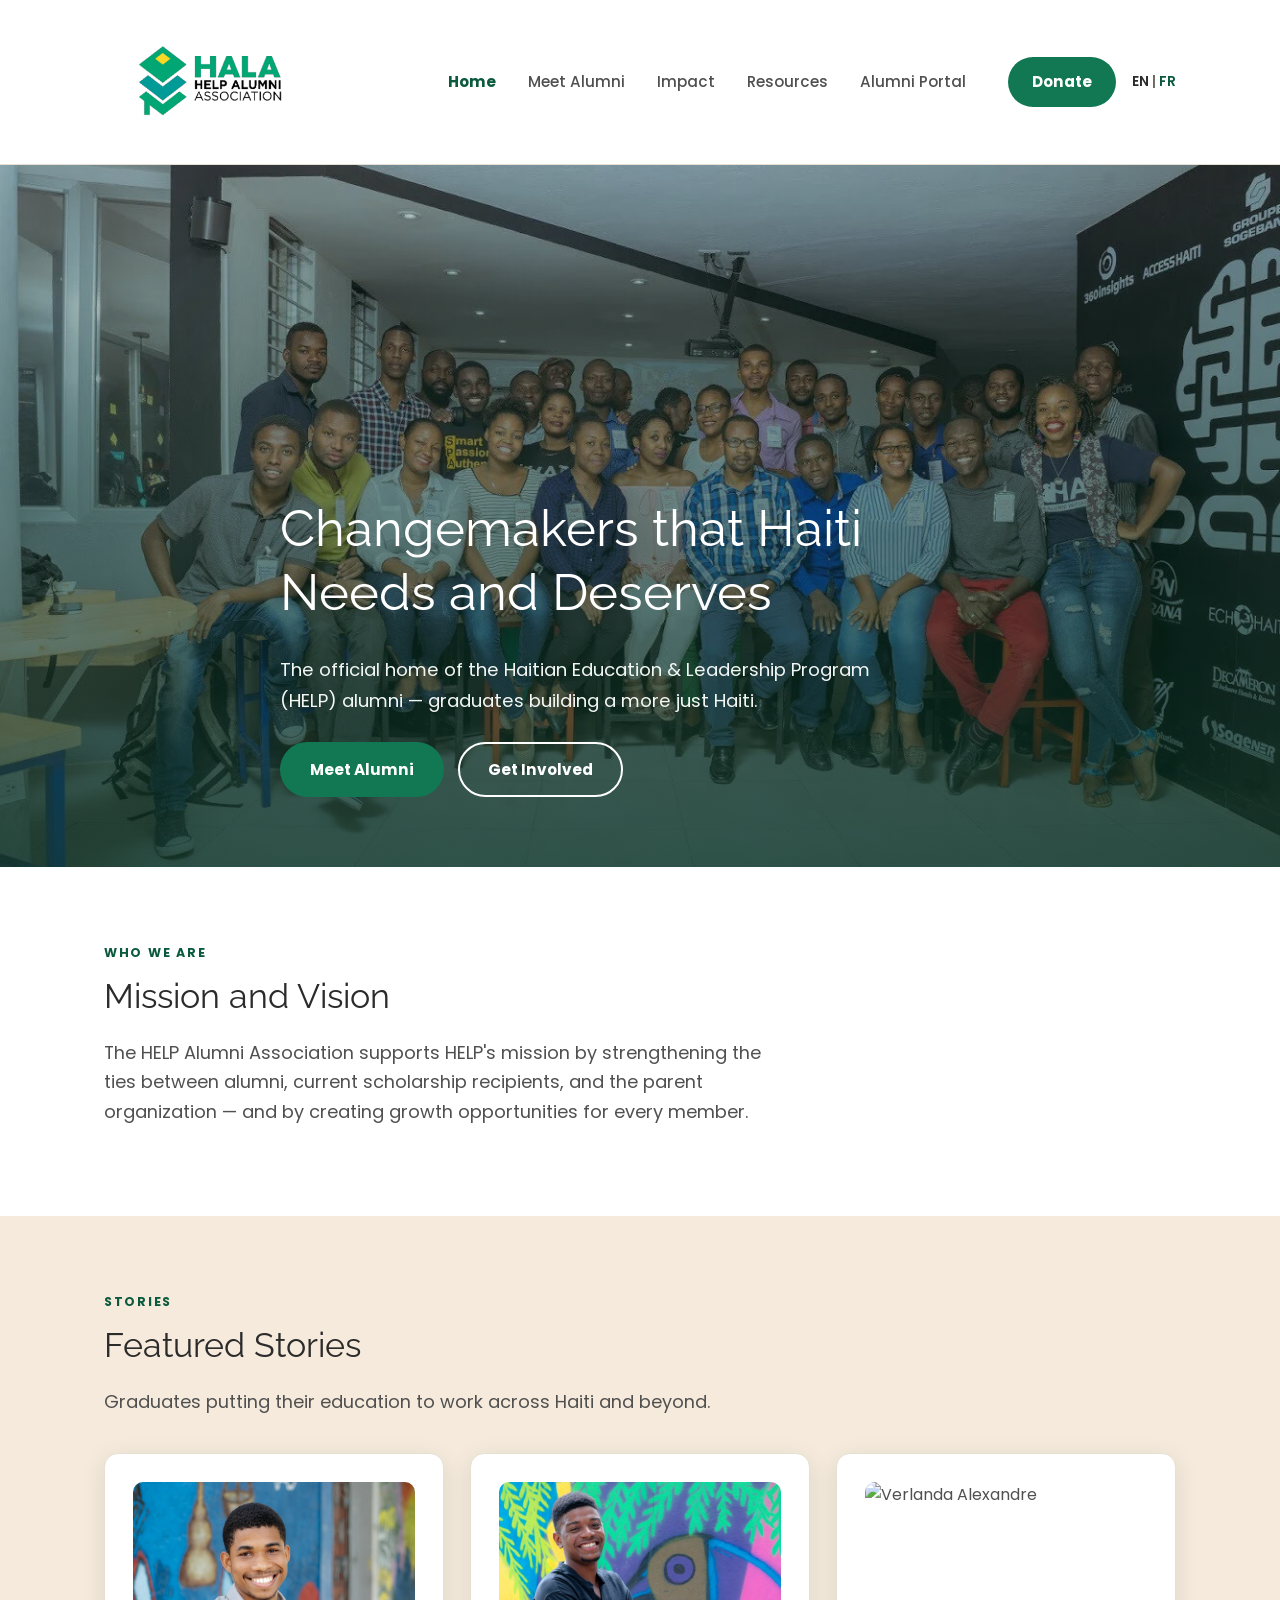
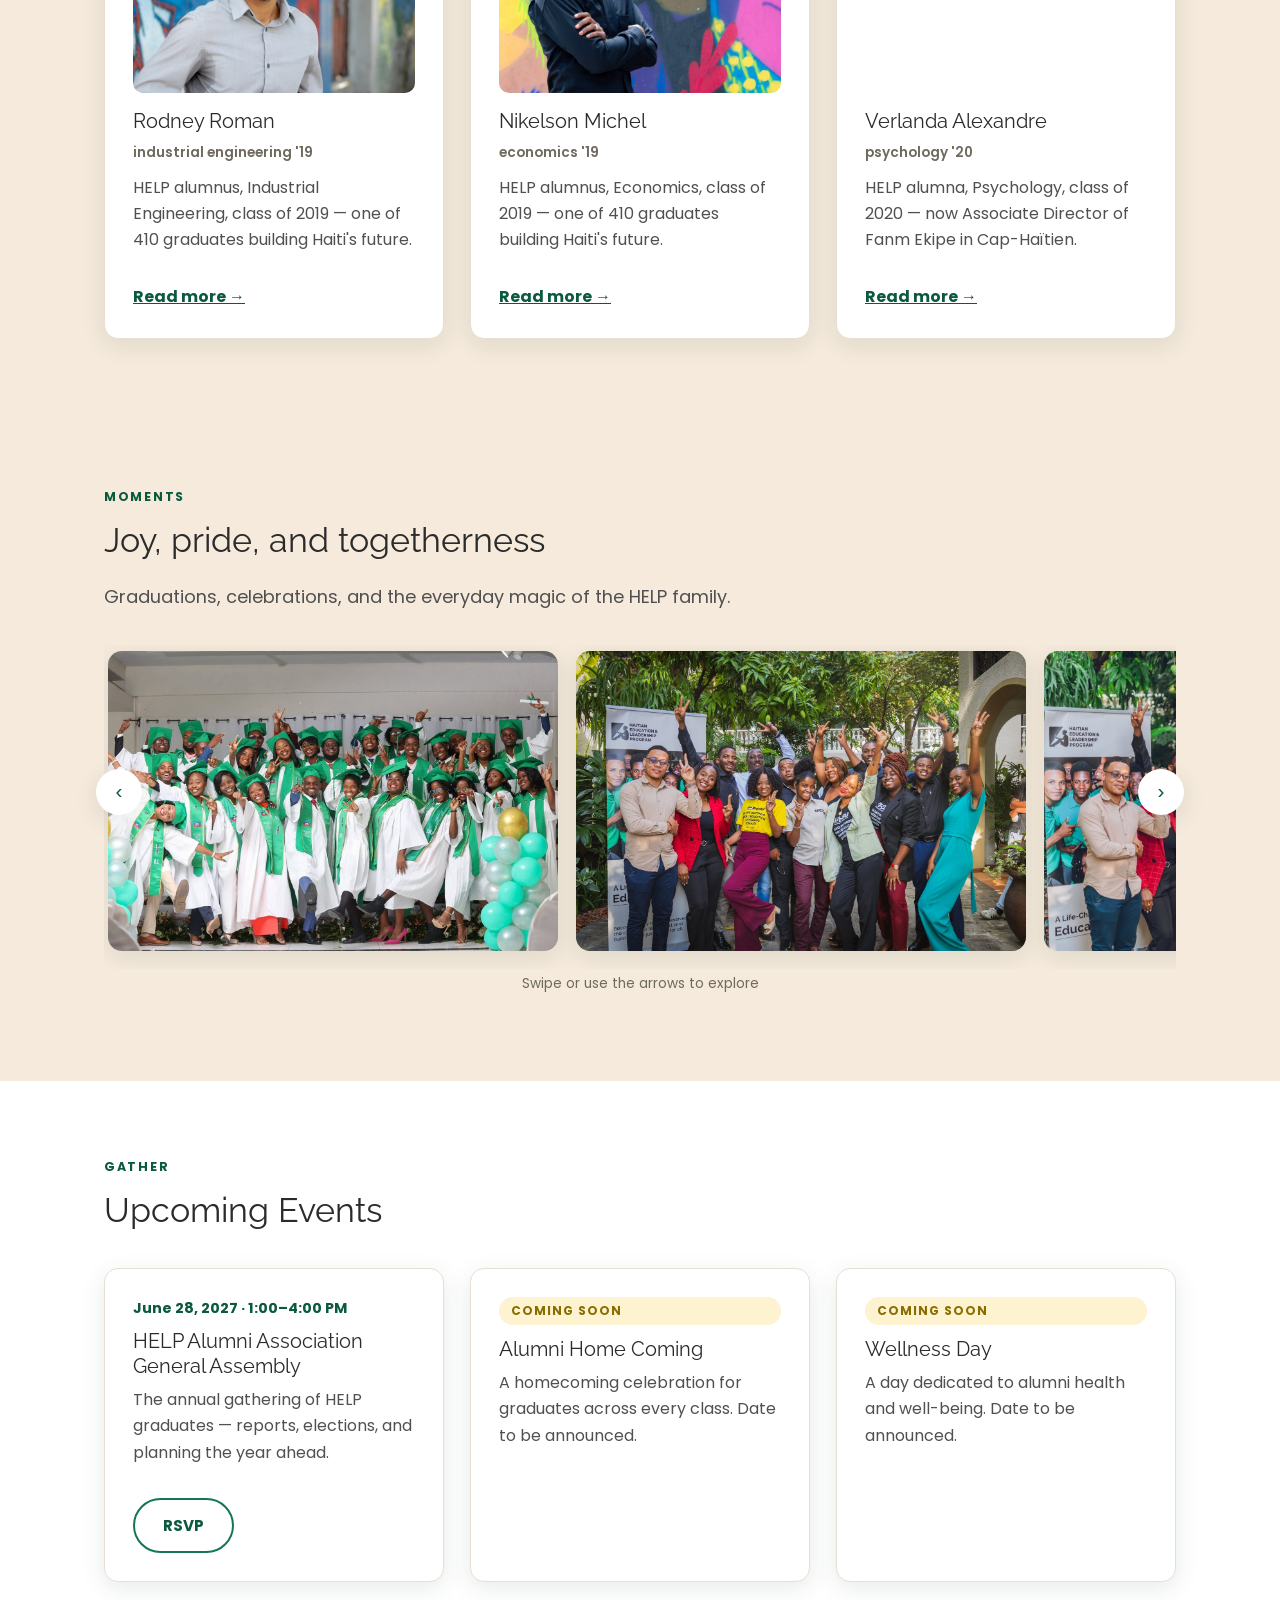
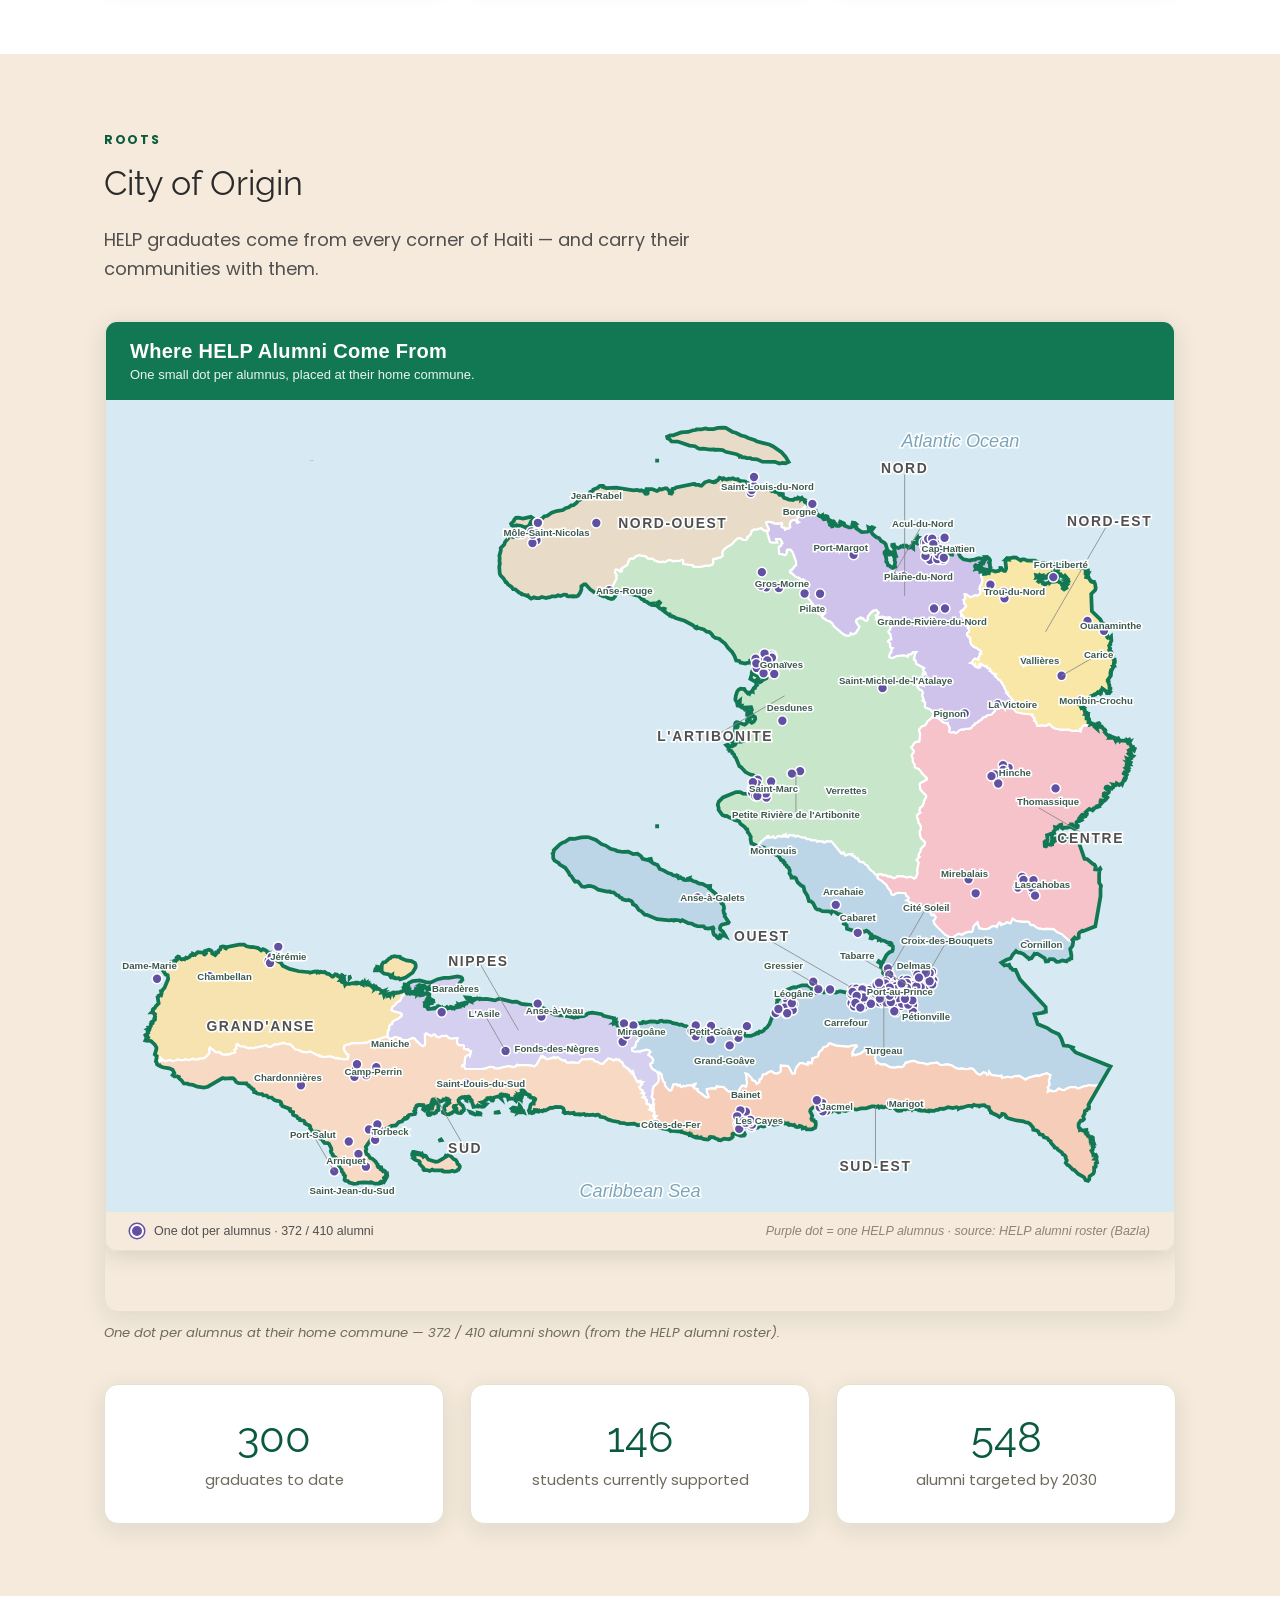
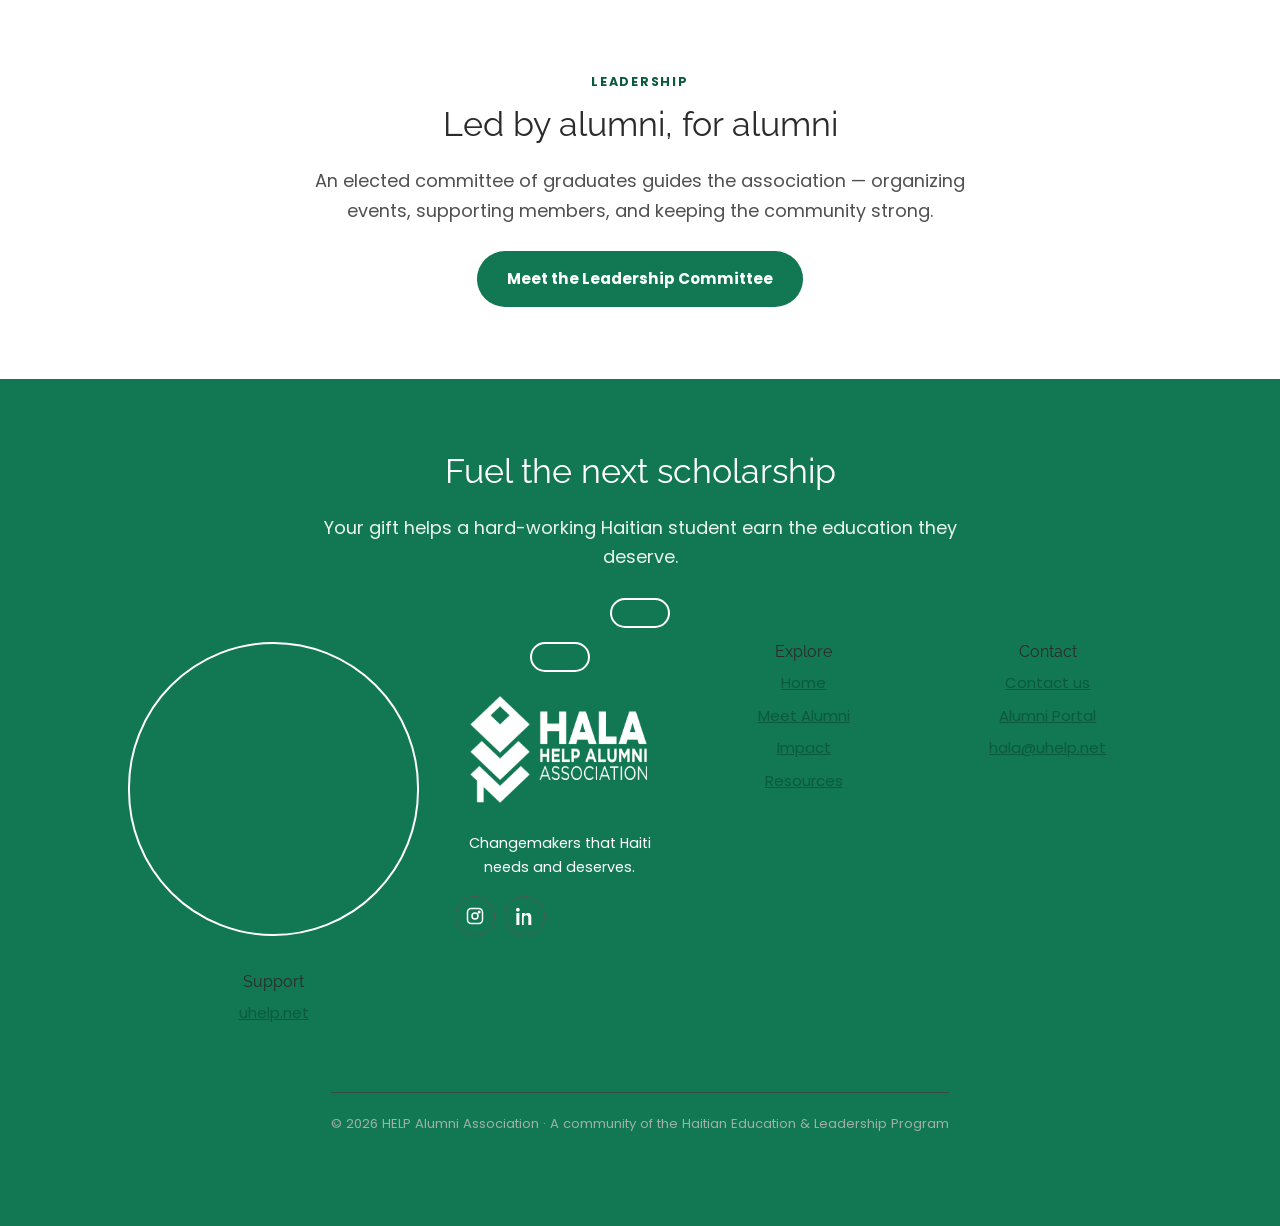
==== index.html @ 7b34265c "publish site update" ====
<!DOCTYPE html>
<html lang="en">
<head>
<meta charset="utf-8">
<meta name="viewport" content="width=device-width, initial-scale=1">
<title>HELP Alumni Association — Changemakers that Haiti Needs and Deserves</title>
<meta name="description" content="The official home of the Haitian Education & Leadership Program (HELP) alumni — graduates building a more just Haiti.">
<link rel="preconnect" href="https://fonts.googleapis.com">
<link rel="preconnect" href="https://fonts.gstatic.com" crossorigin>
<link href="https://fonts.googleapis.com/css2?family=Poppins:ital,wght@0,400;0,500;0,600;0,700;1,400&family=Raleway:wght@300;400;500;600&display=swap" rel="stylesheet">
<link rel="stylesheet" href="css/style.css?v=6">
</head>
<body>

<header class="site-header">
  <div class="container header-inner">
    <a class="brand" href="index.html" aria-label="HELP Alumni Association — home">
      <img src="images/logo-hala.png" alt="HALA — HELP Alumni Association" class="brand-logo">
    </a>
    <button class="nav-toggle" aria-label="Menu" aria-expanded="false">☰</button>
    <nav class="site-nav" aria-label="Main navigation">
      <a href="index.html" class="active">Home</a>
      <a href="our-alumni.html">Meet Alumni</a>
      <a href="impact.html">Impact</a>
      <a href="resources.html">Resources</a>
      <a href="portal.html">Alumni Portal</a>
    </nav>
    <div class="header-actions">
      <a class="btn btn-donate" href="https://host.nxt.blackbaud.com/adaptive-donor-form/?formId=d67e11a7-5fd4-49da-a413-09b31696ef75&envid=p-_EcEKATdeUGum8SldwZe2A&zone=usa" target="_blank" rel="noopener">Donate</a>
      <span class="lang-toggle"><span class="lang-active">EN</span> | <a href="fr/index.html">FR</a></span>
    </div>
  </div>
</header>

<main>
  <!-- HERO: "We are HELP" video (81s), self-hosted. -->
  <section class="hero">
    <video autoplay muted loop playsinline
      poster="images/hero-poster.jpg"
      aria-label="We are HELP — hero video">
      <source src="videos/we-are-help.mp4" type="video/mp4">
    </video>
    <div class="container hero-content">
      <h1>Changemakers that Haiti Needs and Deserves</h1>
      <p>The official home of the Haitian Education &amp; Leadership Program (HELP) alumni — graduates building a more just Haiti.</p>
      <div class="btn-row">
        <a class="btn btn-primary" href="our-alumni.html">Meet Alumni</a>
        <a class="btn btn-outline" href="portal.html">Get Involved</a>
      </div>
    </div>
  </section>

  <section class="section">
    <div class="container">
      <span class="kicker">Who we are</span>
      <h2>Mission and Vision</h2>
      <p class="lead">The HELP Alumni Association supports HELP's mission by strengthening the ties between alumni, current scholarship recipients, and the parent organization — and by creating growth opportunities for every member.</p>
    </div>
  </section>

  <section class="section section-beige">
    <div class="container">
      <span class="kicker">Stories</span>
      <h2>Featured Stories</h2>
      <p class="lead">Graduates putting their education to work across Haiti and beyond.</p>
      <div class="grid-3">
        <article class="card">
          <img class="card-photo" src="images/spotlight-rodney-roman.jpg" alt="Rodney Roman">
          <h3>Rodney Roman</h3>
          <p class="meta">industrial engineering '19</p>
          <p>HELP alumnus, Industrial Engineering, class of 2019 — one of 410 graduates building Haiti's future.</p>
          <a class="card-link" href="our-alumni.html">Read more →</a>
        </article>
        <article class="card">
          <img class="card-photo" src="images/spotlight-nikelson-michel.jpg" alt="Nikelson Michel">
          <h3>Nikelson Michel</h3>
          <p class="meta">economics '19</p>
          <p>HELP alumnus, Economics, class of 2019 — one of 410 graduates building Haiti's future.</p>
          <a class="card-link" href="our-alumni.html">Read more →</a>
        </article>
        <article class="card">
          <img class="card-photo" src="https://images.squarespace-cdn.com/content/v1/67f020f9318bde2ffcdbaf14/1743790425656-QHD9P3VSOLPPLJ68C1EQ/Verlanda+Alexandre+3.jpg" alt="Verlanda Alexandre">
          <h3>Verlanda Alexandre</h3>
          <p class="meta">psychology '20</p>
          <p>HELP alumna, Psychology, class of 2020 — now Associate Director of Fanm Ekipe in Cap-Haïtien.</p>
          <a class="card-link" href="our-alumni.html">Read more →</a>
        </article>
      </div>
    </div>
  </section>


  <section class="section section-beige">
    <div class="container">
      <span class="kicker">Moments</span>
      <h2>Joy, pride, and togetherness</h2>
      <p class="lead">Graduations, celebrations, and the everyday magic of the HELP family.</p>
      <div class="moments-wrap">
        <button class="moments-nav prev" data-mnav="prev" aria-label="Previous photos">&#8249;</button>
        <div class="moments-track">
          <img src="images/moments-graduation.jpg" alt="HELP Class of 2024 graduation" loading="lazy">
          <img src="images/moments-celebration.jpg" alt="Large group of alumni celebrating outdoors with arms raised" loading="lazy">
          <img src="images/moments-joy.jpg" alt="Alumni celebrating together" loading="lazy">
          <img src="images/moments-hai-team.jpg" alt="HELP Alumni Initiative team in matching shirts" loading="lazy">
          <img src="images/moments-hai.jpg" alt="HELP Alumni Initiative group photo" loading="lazy">
          <img src="images/moments-bigcheck.jpg" alt="Alumni holding a giant donation check" loading="lazy">
          <img src="images/moments-check-stage.jpg" alt="Donation check presentation on stage" loading="lazy">
          <img src="images/moments-event.jpg" alt="Alumni gathered at an evening event" loading="lazy">
          <img src="images/moments-group.jpg" alt="Group of alumni posing together" loading="lazy">
          <img src="images/moments-banner.jpg" alt="Alumni group with HELP banner" loading="lazy">
        </div>
        <button class="moments-nav next" data-mnav="next" aria-label="Next photos">&#8250;</button>
      </div>
      <p class="moments-hint">Swipe or use the arrows to explore</p>
    </div>
  </section>

  <section class="section">
    <div class="container">
      <span class="kicker">Gather</span>
      <h2>Upcoming Events</h2>
      <div class="grid-3">
        <article class="card">
          <p class="event-date">June 28, 2027 · 1:00–4:00 PM</p>
          <h3>HELP Alumni Association General Assembly</h3>
          <p>The annual gathering of HELP graduates — reports, elections, and planning the year ahead.</p>
          <a class="btn btn-ghost" style="margin-top:16px;align-self:flex-start" href="mailto:hala@uhelp.net?subject=RSVP%3A%20General%20Assembly">RSVP</a>
        </article>
        <article class="card">
          <span class="tag soon">Coming soon</span>
          <h3>Alumni Home Coming</h3>
          <p>A homecoming celebration for graduates across every class. Date to be announced.</p>
        </article>
        <article class="card">
          <span class="tag soon">Coming soon</span>
          <h3>Wellness Day</h3>
          <p>A day dedicated to alumni health and well-being. Date to be announced.</p>
        </article>
      </div>
    </div>
  </section>

  <section class="section section-beige">
    <div class="container">
      <span class="kicker">Roots</span>
      <h2>City of Origin</h2>
      <p class="lead">HELP graduates come from every corner of Haiti — and carry their communities with them.</p>
      <div class="map-wrap">
        <iframe src="map/alumni-origins-map.html?v=10" title="Map of HELP alumni home communes across Haiti" loading="lazy"></iframe>
      </div>
      <p class="map-caption">One dot per alumnus at their home commune — 372 / 410 alumni shown (from the HELP alumni roster).</p>
      <div class="stats-band">
        <div class="stat"><div class="num">410</div><div class="lbl">graduates to date</div></div>
        <div class="stat"><div class="num">200</div><div class="lbl">students currently supported</div></div>
        <div class="stat"><div class="num">750</div><div class="lbl">alumni targeted by 2030</div></div>
      </div>
    </div>
  </section>

  <section class="section">
    <div class="container center">
      <span class="kicker">Leadership</span>
      <h2>Led by alumni, for alumni</h2>
      <p class="lead">An elected committee of graduates guides the association — organizing events, supporting members, and keeping the community strong.</p>
      <div class="btn-row">
        <a class="btn btn-primary" href="our-alumni.html#leadership">Meet the Leadership Committee</a>
      </div>
    </div>
  </section>

  <section class="section section-palm">
    <div class="container center">
      <h2>Fuel the next scholarship</h2>
      <p class="lead" style="color:#eaf5ef">Your gift helps a hard-working Haitian student earn the education they deserve.</p>
      <div class="btn-row">
        <a class="btn btn-outline" href="https://host.nxt.blackbaud.com/adaptive-donor-form/?formId=d67e11a7-5fd4-49da-a413-09b31696ef75&envid=p-_EcEKATdeUGum8SldwZe2A&zone=usaDonate
      </div>
    </div>
  </section>
</main>

<footer class="site-footer">
  <div class="container footer-grid">
    <div class="footer-brand">
      <a class="brand" href="index.html" aria-label="HELP Alumni Association — home">
        <img src="images/logo-hala-white.png" alt="HALA — HELP Alumni Association" class="brand-logo">
      </a>
      <p>Changemakers that Haiti needs and deserves.</p>
      <div class="socials">
        <a href="https://www.instagram.com/uhelpnet" target="_blank" rel="noopener" aria-label="Instagram">
          <svg width="18" height="18" viewBox="0 0 24 24" fill="none" stroke="currentColor" stroke-width="2"><rect x="2" y="2" width="20" height="20" rx="5"/><circle cx="12" cy="12" r="4"/><circle cx="17.5" cy="6.5" r="1" fill="currentColor"/></svg>
        </a>
        <a href="https://www.linkedin.com/company/haitian-education-and-leadership-program" target="_blank" rel="noopener" aria-label="LinkedIn">
          <svg width="18" height="18" viewBox="0 0 24 24" fill="currentColor"><path d="M4.98 3.5C4.98 4.88 3.87 6 2.5 6S0 4.88 0 3.5 1.12 1 2.5 1s2.48 1.12 2.48 2.5zM.5 8h4v16h-4V8zm7.5 0h3.8v2.2h.05c.53-1 1.83-2.2 3.77-2.2 4.03 0 4.78 2.65 4.78 6.1V24h-4v-8.5c0-2.03-.04-4.65-2.83-4.65-2.83 0-3.27 2.21-3.27 4.5V24H8V8z"/></svg>
        </a>
      </div>
    </div>
    <div>
      <h4>Explore</h4>
      <ul>
        <li><a href="index.html">Home</a></li>
        <li><a href="our-alumni.html">Meet Alumni</a></li>
        <li><a href="impact.html">Impact</a></li>
        <li><a href="resources.html">Resources</a></li>
      </ul>
    </div>
    <div>
      <h4>Contact</h4>
      <ul>
        <li><a href="portal.html">Contact us</a></li>
        <li><a href="portal.html">Alumni Portal</a></li>
        <li><a href="mailto:hala@uhelp.net">hala@uhelp.net</a></li>
      </ul>
    </div>
    <div>
      <h4>Support</h4>
      <ul>
        <li><a href="https://host.nxt.blackbaud.com/adaptive-donor-form/?formId=d67e11a7-5fd4-49da-a413-09b31696ef75&envid=p-_EcEKATdeUGum8SldwZe2A&zone=usaDonate</li>
        <li><a href="https://www.uhelp.net" target="_blank" rel="noopener">uhelp.net</a></li>
      </ul>
    </div>
  </div>
  <div class="footer-bottom">© 2026 HELP Alumni Association · A community of the Haitian Education &amp; Leadership Program</div>
</footer>

<script>
document.querySelector('.nav-toggle').addEventListener('click', function(){
  var n = document.querySelector('.site-nav');
  this.setAttribute('aria-expanded', n.classList.toggle('open'));
});
</script>
  <script src="js/main.js"></script>
</body>
</html>
---- css/style.css ----
/* HELP Alumni Association — shared stylesheet
   Brand Guidelines 2026: Poppins (primary) · Raleway Lite (headlines)
   Royal Palm #127854 · Purple #6251A2 · Black #0A0A09 · Beige #F5EADB
   Blue #004F82 · Red #ED1A37 · Charcoal #505050
   Fonts loaded via Google Fonts <link> in each page <head>. */


:root {
  --palm: #127854;
  --palm-dark: #0B5A3E;
  --blue: #004F82;
  --purple: #6251A2;
  --red: #ED1A37;
  --black: #0A0A09;
  --beige: #F5EADB;
  --charcoal: #505050;
  --white: #ffffff;
  --ink: #2b2b2b;
  --muted: #6f6a5e;
  --line: #e7e0d2;
  --radius: 14px;
  --shadow: 0 6px 24px rgba(20, 60, 45, .10);
}

* { box-sizing: border-box; }
html { scroll-behavior: smooth; }
body {
  margin: 0;
  font-family: 'Poppins', 'Segoe UI', Arial, sans-serif;
  color: var(--charcoal);
  background: var(--white);
  line-height: 1.65;
  font-size: 16px;
  -webkit-font-smoothing: antialiased;
}
h1, h2, h3, h4 {
  font-family: 'Raleway', 'Poppins', sans-serif;
  font-weight: 400;
  color: var(--ink);
  line-height: 1.25;
  margin: 0 0 .6em;
}
h1 { font-size: clamp(2rem, 4.5vw, 3.2rem); }
h2 { font-size: clamp(1.5rem, 3vw, 2.1rem); }
h3 { font-size: 1.25rem; }
p { margin: 0 0 1em; }
a { color: var(--palm-dark); }
img { max-width: 100%; height: auto; display: block; }

.container { max-width: 1120px; margin: 0 auto; padding: 0 24px; }
.section { padding: 72px 0; }
.section-beige { background: var(--beige); }
.section-palm { background: var(--palm); color: #fff; }
.section-palm h2, .section-palm h3 { color: #fff; }
.kicker {
  display: inline-block; font-size: .78rem; font-weight: 700;
  letter-spacing: .14em; text-transform: uppercase; color: var(--palm-dark);
  margin-bottom: 12px;
}
.section-palm .kicker { color: var(--beige); }
.lead { font-size: 1.12rem; max-width: 680px; }
.center { text-align: center; }
.center .lead { margin-left: auto; margin-right: auto; }

/* ---------- header ---------- */
.site-header {
  position: sticky; top: 0; z-index: 50;
  background: rgba(255,255,255,.97);
  border-bottom: 1px solid var(--line);
  backdrop-filter: blur(6px);
}
.header-inner {
  display: flex; align-items: center; gap: 28px;
  padding-top: 12px; padding-bottom: 12px;
}
.brand { display: flex; align-items: center; gap: 12px; text-decoration: none; }
/* Brand guidelines: logo clear space = 50% of logo height; never alter the artwork */
.brand-logo { height: 140px; width: auto; padding: 10px 8px; display: block; }
.site-footer .brand-logo { height: 150px; }
.brand-mark { flex: none; }
.brand-text { display: flex; flex-direction: column; line-height: 1.15; }
.brand-text strong { font-family: 'Raleway', sans-serif; font-size: 1.35rem; color: var(--palm-dark); letter-spacing: .04em; }
.brand-text small { font-size: .62rem; font-weight: 600; letter-spacing: .18em; color: var(--charcoal); text-transform: uppercase; }
.site-nav { display: flex; gap: 4px; margin-left: auto; }
.site-nav a {
  text-decoration: none; color: var(--charcoal); font-weight: 500; font-size: .95rem;
  padding: 10px 14px; border-radius: 8px;
}
.site-nav a:hover { background: var(--beige); color: var(--palm-dark); }
.site-nav a.active { color: var(--palm-dark); font-weight: 700; }
.header-actions { display: flex; align-items: center; gap: 16px; }
.lang-toggle { font-size: .85rem; font-weight: 600; color: var(--muted); white-space: nowrap; }
.lang-toggle a { color: var(--palm-dark); text-decoration: none; }
.lang-toggle .lang-active { color: var(--ink); }
.nav-toggle { display: none; background: none; border: 1px solid var(--line); border-radius: 8px; padding: 8px 12px; font-size: 1.1rem; cursor: pointer; color: var(--charcoal); }

.btn {
  display: inline-block; text-decoration: none; font-weight: 700; font-size: .95rem;
  padding: 13px 28px; border-radius: 999px; border: 2px solid transparent;
  transition: transform .15s ease, box-shadow .15s ease, background .15s ease;
  cursor: pointer;
}
.btn:hover { transform: translateY(-1px); }
.btn-donate { background: var(--palm); color: #fff !important; padding: 10px 22px; }
.btn-donate:hover { background: var(--palm-dark); }
.btn-primary { background: var(--palm); color: #fff; }
.btn-primary:hover { background: var(--palm-dark); box-shadow: var(--shadow); }
.btn-outline { border-color: #fff; color: #fff; }
.btn-outline:hover { background: rgba(255,255,255,.14); }
.btn-ghost { border-color: var(--palm); color: var(--palm-dark); background: #fff; }
.btn-ghost:hover { background: var(--beige); }
.btn-row { display: flex; gap: 14px; flex-wrap: wrap; margin-top: 26px; }
.center .btn-row { justify-content: center; }

/* ---------- hero ---------- */
.hero { position: relative; min-height: 78vh; display: flex; align-items: flex-end; overflow: hidden; background: #0d3b2a; }
.hero video, .hero .hero-fallback {
  position: absolute; inset: 0; width: 100%; height: 100%; object-fit: cover;
}
.hero::after {
  content: ""; position: absolute; inset: 0;
  background: linear-gradient(180deg, rgba(10,50,35,.25) 0%, rgba(10,50,35,.55) 60%, rgba(10,50,35,.78) 100%);
}
.hero-content { position: relative; z-index: 2; color: #fff; padding: 90px 0 70px; max-width: 1120px; }
.hero-content h1 { color: #fff; max-width: 720px; }
.hero-content p { font-size: 1.15rem; max-width: 620px; color: #f2f7f4; }

.page-hero { background: var(--palm); color: #fff; padding: 64px 0 56px; }
.page-hero h1 { color: #fff; }
.page-hero p { color: #eaf5ef; max-width: 680px; font-size: 1.1rem; margin-bottom: 0; }

/* ---------- cards & grids ---------- */
.grid-3 { display: grid; grid-template-columns: repeat(3, 1fr); gap: 26px; margin-top: 36px; }
.grid-2 { display: grid; grid-template-columns: repeat(2, 1fr); gap: 26px; margin-top: 36px; }
.card {
  background: #fff; border: 1px solid var(--line); border-radius: var(--radius);
  padding: 28px; box-shadow: var(--shadow);
  display: flex; flex-direction: column;
}
.card h3 { margin-bottom: .4em; }
.card .meta { font-size: .85rem; color: var(--muted); font-weight: 600; margin-bottom: 10px; }
.card p:last-child { margin-bottom: 0; }
.card .card-link { margin-top: auto; padding-top: 14px; font-weight: 700; }
.card img.card-photo { border-radius: 10px; margin-bottom: 16px; aspect-ratio: 4/3; object-fit: cover; width: 100%; }
.avatar {
  width: 64px; height: 64px; border-radius: 50%; flex: none;
  background: var(--palm); color: #fff;
  display: flex; align-items: center; justify-content: center;
  font-family: 'Raleway', sans-serif; font-size: 1.4rem;
  margin-bottom: 14px;
}
.avatar.blue { background: var(--blue); }
img.avatar-photo { width: 64px; height: 64px; border-radius: 50%; flex: none; object-fit: cover; margin-bottom: 14px; }
.tag {
  display: inline-block; font-size: .75rem; font-weight: 700; letter-spacing: .08em;
  text-transform: uppercase; color: var(--palm-dark); background: #e8f1ed;
  border-radius: 999px; padding: 4px 12px; margin-bottom: 12px;
}
.tag.soon { color: #8a6d00; background: #fdf3d0; }

/* ---------- stats ---------- */
.stats-band { display: grid; grid-template-columns: repeat(3, 1fr); gap: 26px; margin-top: 40px; }
.stat { text-align: center; padding: 30px 18px; background: #fff; border: 1px solid var(--line); border-radius: var(--radius); box-shadow: var(--shadow); }
.stat .num { font-family: 'Raleway', sans-serif; font-size: 2.6rem; color: var(--palm-dark); line-height: 1.1; }
.stat .lbl { font-size: .92rem; color: var(--muted); margin-top: 8px; }

/* ---------- map ---------- */
.map-wrap { margin-top: 36px; border-radius: var(--radius); overflow: hidden; border: 1px solid var(--line); box-shadow: var(--shadow); }
.map-wrap iframe { width: 100%; height: 990px; border: 0; display: block; }
.map-caption { font-size: .82rem; color: var(--muted); margin-top: 10px; font-style: italic; }

/* ---------- events ---------- */
.event-date { font-weight: 700; color: var(--palm-dark); font-size: .9rem; margin-bottom: 8px; }

/* ---------- directory ---------- */
.search-bar { display: flex; gap: 12px; margin: 28px 0 8px; flex-wrap: wrap; }
.search-bar input {
  flex: 1 1 280px; font: inherit; padding: 13px 18px;
  border: 1.5px solid var(--line); border-radius: 999px; background: #fff;
}
.search-bar input:focus { outline: 2px solid var(--palm); border-color: var(--palm); }
.alumni-grid { display: grid; grid-template-columns: repeat(3, 1fr); gap: 22px; margin-top: 24px; }
.alumni-card { background: #fff; border: 1px solid var(--line); border-radius: var(--radius); padding: 22px; box-shadow: var(--shadow); }
.alumni-card h3 { font-size: 1.05rem; margin-bottom: 2px; }
.alumni-card .role { font-weight: 600; font-size: .9rem; color: var(--ink); }
.alumni-card .co { font-size: .88rem; color: var(--muted); }
.alumni-card .loc { font-size: .82rem; color: var(--muted); margin: 8px 0; }
.alumni-card .biz { font-size: .85rem; background: #e8f1ed; border-radius: 8px; padding: 8px 12px; margin: 10px 0; }
.alumni-card .li { font-size: .85rem; font-weight: 700; }
.no-results { display: none; text-align: center; color: var(--muted); padding: 40px 0; }

/* ---------- video cards ---------- */
.video-card { position: relative; }
.video-thumb {
  border-radius: 10px; margin-bottom: 16px; aspect-ratio: 16/9;
  background: linear-gradient(135deg, var(--palm-dark), var(--palm));
  display: flex; align-items: center; justify-content: center; color: #fff;
  position: relative; overflow: hidden;
}
.video-thumb img { position: absolute; inset: 0; width: 100%; height: 100%; object-fit: cover; }
.video-thumb svg { width: 56px; height: 56px; opacity: .9; position: relative; z-index: 1;
  filter: drop-shadow(0 2px 8px rgba(0,0,0,.45)); }

/* ---------- footer ---------- */
.site-footer { background: #0A0A09; color: #cfd8d3; padding: 60px 0 0; margin-top: 0; }
.footer-grid { display: grid; grid-template-columns: 1.4fr 1fr 1fr 1fr; gap: 36px; }
.site-footer h4 { color: #fff; font-size: 1rem; margin-bottom: 14px; }
.site-footer a { color: #cfd8d3; text-decoration: none; }
.site-footer a:hover { color: #fff; text-decoration: underline; }
.footer-grid ul { list-style: none; margin: 0; padding: 0; }
.footer-grid li { margin-bottom: 8px; font-size: .93rem; }
.footer-brand .brand-text strong { color: #fff; }
.footer-brand .brand-text small { color: #9fb0a6; }
.footer-brand p { font-size: .9rem; margin-top: 12px; max-width: 280px; }
.socials { display: flex; gap: 10px; margin-top: 16px; }
.socials a {
  width: 40px; height: 40px; border-radius: 50%; border: 1px solid #4a5a52;
  display: flex; align-items: center; justify-content: center; color: #fff;
}
.socials a:hover { background: var(--palm); border-color: var(--palm); text-decoration: none; }
.footer-bottom { border-top: 1px solid #3a4a43; margin-top: 44px; padding: 20px 0; font-size: .82rem; color: #9fb0a6; text-align: center; }

/* ---------- misc ---------- */
.note-soon {
  border-left: 4px solid var(--beige); background: #fffdf2;
  padding: 18px 22px; border-radius: 0 10px 10px 0; margin: 24px 0;
  font-size: .95rem;
}
.divider { border: 0; border-top: 1px solid var(--line); margin: 56px 0; }
ul.clean { list-style: none; padding: 0; margin: 0 0 1em; }
ul.clean li { padding: 10px 0 10px 28px; position: relative; border-bottom: 1px solid var(--line); }
ul.clean li::before { content: "›"; position: absolute; left: 8px; color: var(--palm); font-weight: 700; }

@media (max-width: 900px) {
  .grid-3, .alumni-grid { grid-template-columns: repeat(2, 1fr); }
  .grid-2 { grid-template-columns: 1fr; }
  .footer-grid { grid-template-columns: 1fr 1fr; }
  .nav-toggle { display: block; margin-left: auto; }
  .site-nav {
    display: none; position: absolute; top: 100%; left: 0; right: 0;
    background: #fff; flex-direction: column; padding: 12px 24px 20px;
    border-bottom: 1px solid var(--line); box-shadow: var(--shadow);
  }
  .site-nav.open { display: flex; }
  .header-actions { margin-left: 0; }
  .site-header .header-inner { flex-wrap: wrap; }
}
@media (max-width: 620px) {
  .brand-logo { height: 84px; }
  .grid-3, .alumni-grid, .stats-band, .footer-grid { grid-template-columns: 1fr; }
  .section { padding: 52px 0; }
  .hero { min-height: 66vh; }
  .map-wrap iframe { height: 560px; }
}

/* ---------- scroll reveal ---------- */
.rv { opacity: 0; transform: translateY(26px); transition: opacity .7s ease, transform .7s ease; }
.rv.in { opacity: 1; transform: none; }
@media (prefers-reduced-motion: reduce) { .rv { opacity: 1; transform: none; transition: none; } }

/* ---------- moments gallery ---------- */
.moments-wrap { position: relative; margin-top: 34px; }
.moments-track {
  display: flex; gap: 18px; overflow-x: auto; scroll-snap-type: x mandatory;
  padding: 6px 4px 18px; scrollbar-width: thin;
  -webkit-overflow-scrolling: touch;
}
.moments-track img {
  scroll-snap-align: center; flex: none; height: 300px; width: auto;
  border-radius: 14px; object-fit: cover; box-shadow: var(--shadow);
  transition: transform .35s ease;
}
.moments-track img:hover { transform: scale(1.025); }
.moments-nav {
  position: absolute; top: 38%; width: 46px; height: 46px; border-radius: 50%;
  border: none; background: #fff; box-shadow: var(--shadow); cursor: pointer;
  font-size: 1.3rem; line-height: 1; color: var(--palm-dark); z-index: 2;
}
.moments-nav.prev { left: -8px; } .moments-nav.next { right: -8px; }
.moments-nav:hover { background: var(--palm); color: #fff; }
.moments-hint { text-align: center; color: var(--muted); font-size: .85rem; margin-top: 4px; }
@media (max-width: 620px) {
  .moments-track img { height: 220px; }
  .moments-nav { display: none; }
}

/* ---------- back to top ---------- */
.to-top {
  position: fixed; right: 22px; bottom: 22px; width: 48px; height: 48px;
  border-radius: 50%; border: none; background: var(--palm); color: #fff;
  font-size: 1.4rem; cursor: pointer; box-shadow: var(--shadow); z-index: 60;
  opacity: 0; transform: translateY(12px); pointer-events: none;
  transition: opacity .3s ease, transform .3s ease;
}
.to-top.show { opacity: 1; transform: none; pointer-events: auto; }
.to-top:hover { background: var(--palm-dark); }
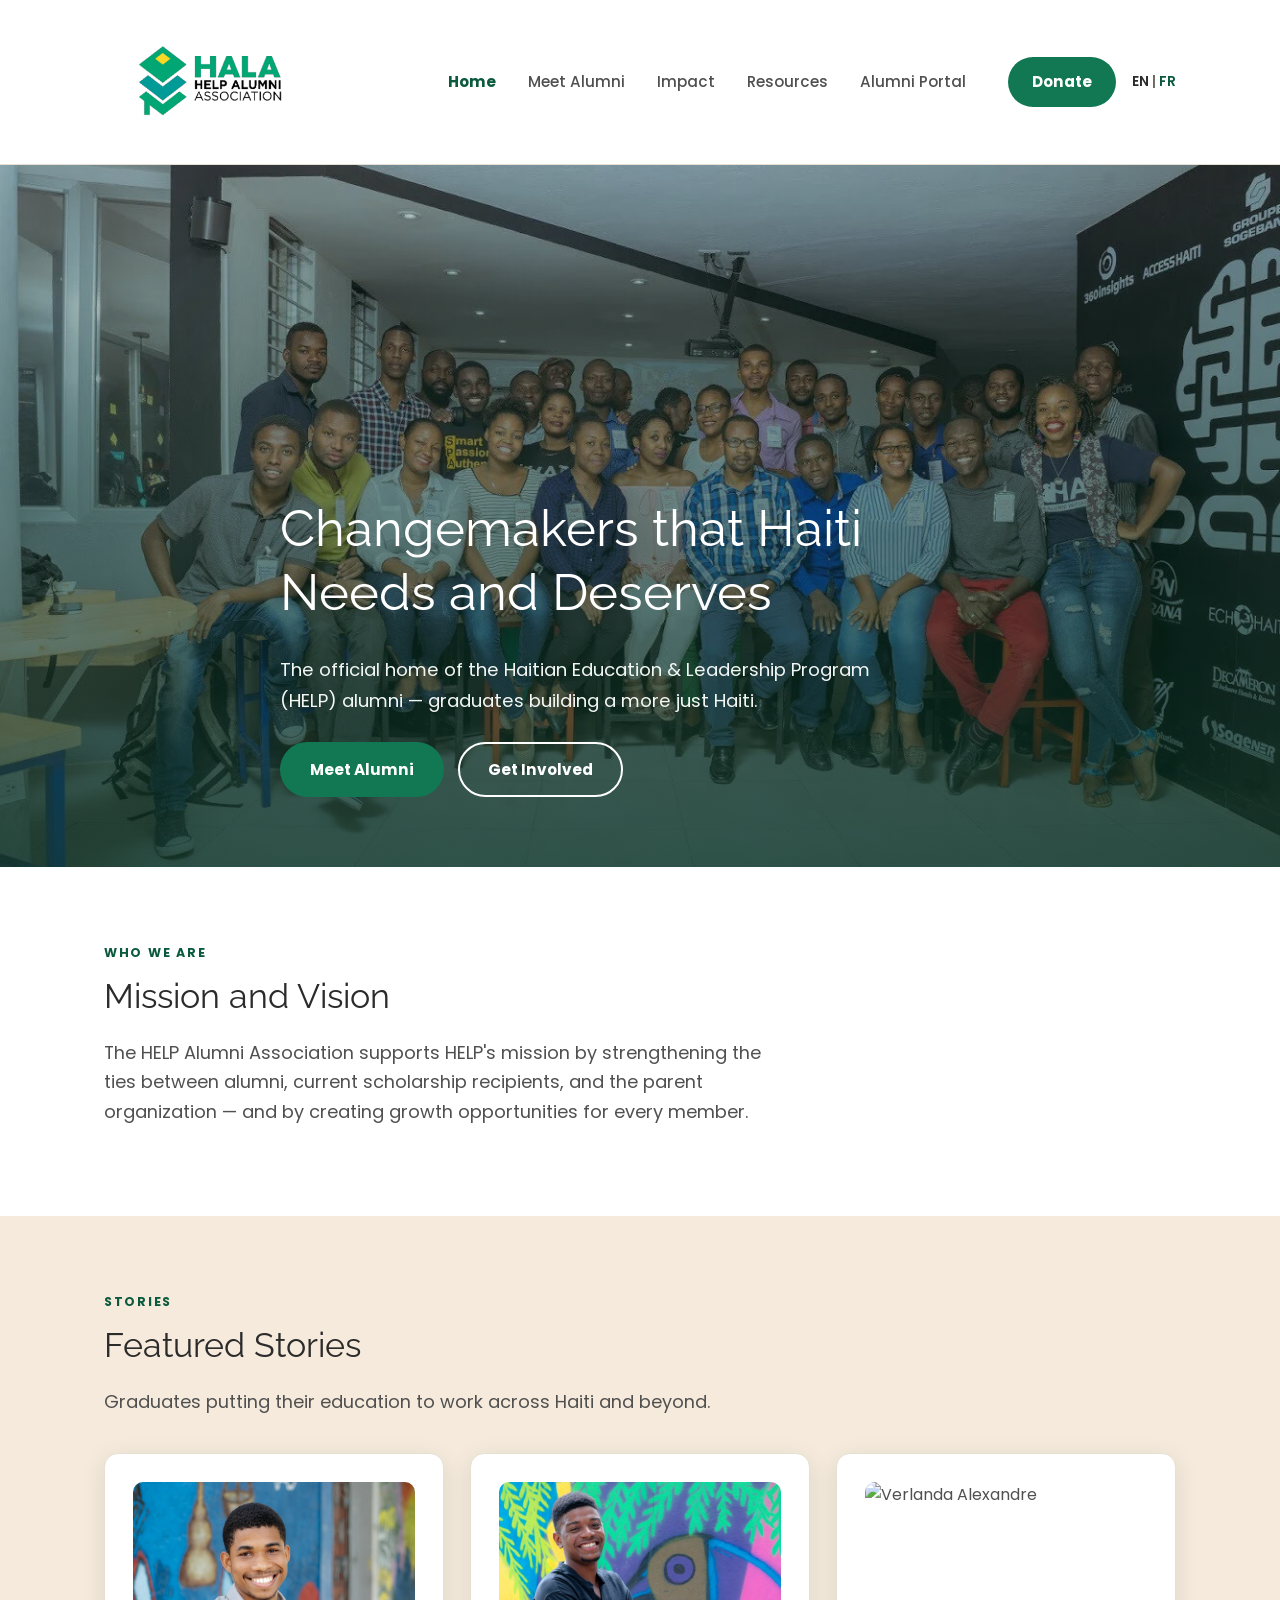
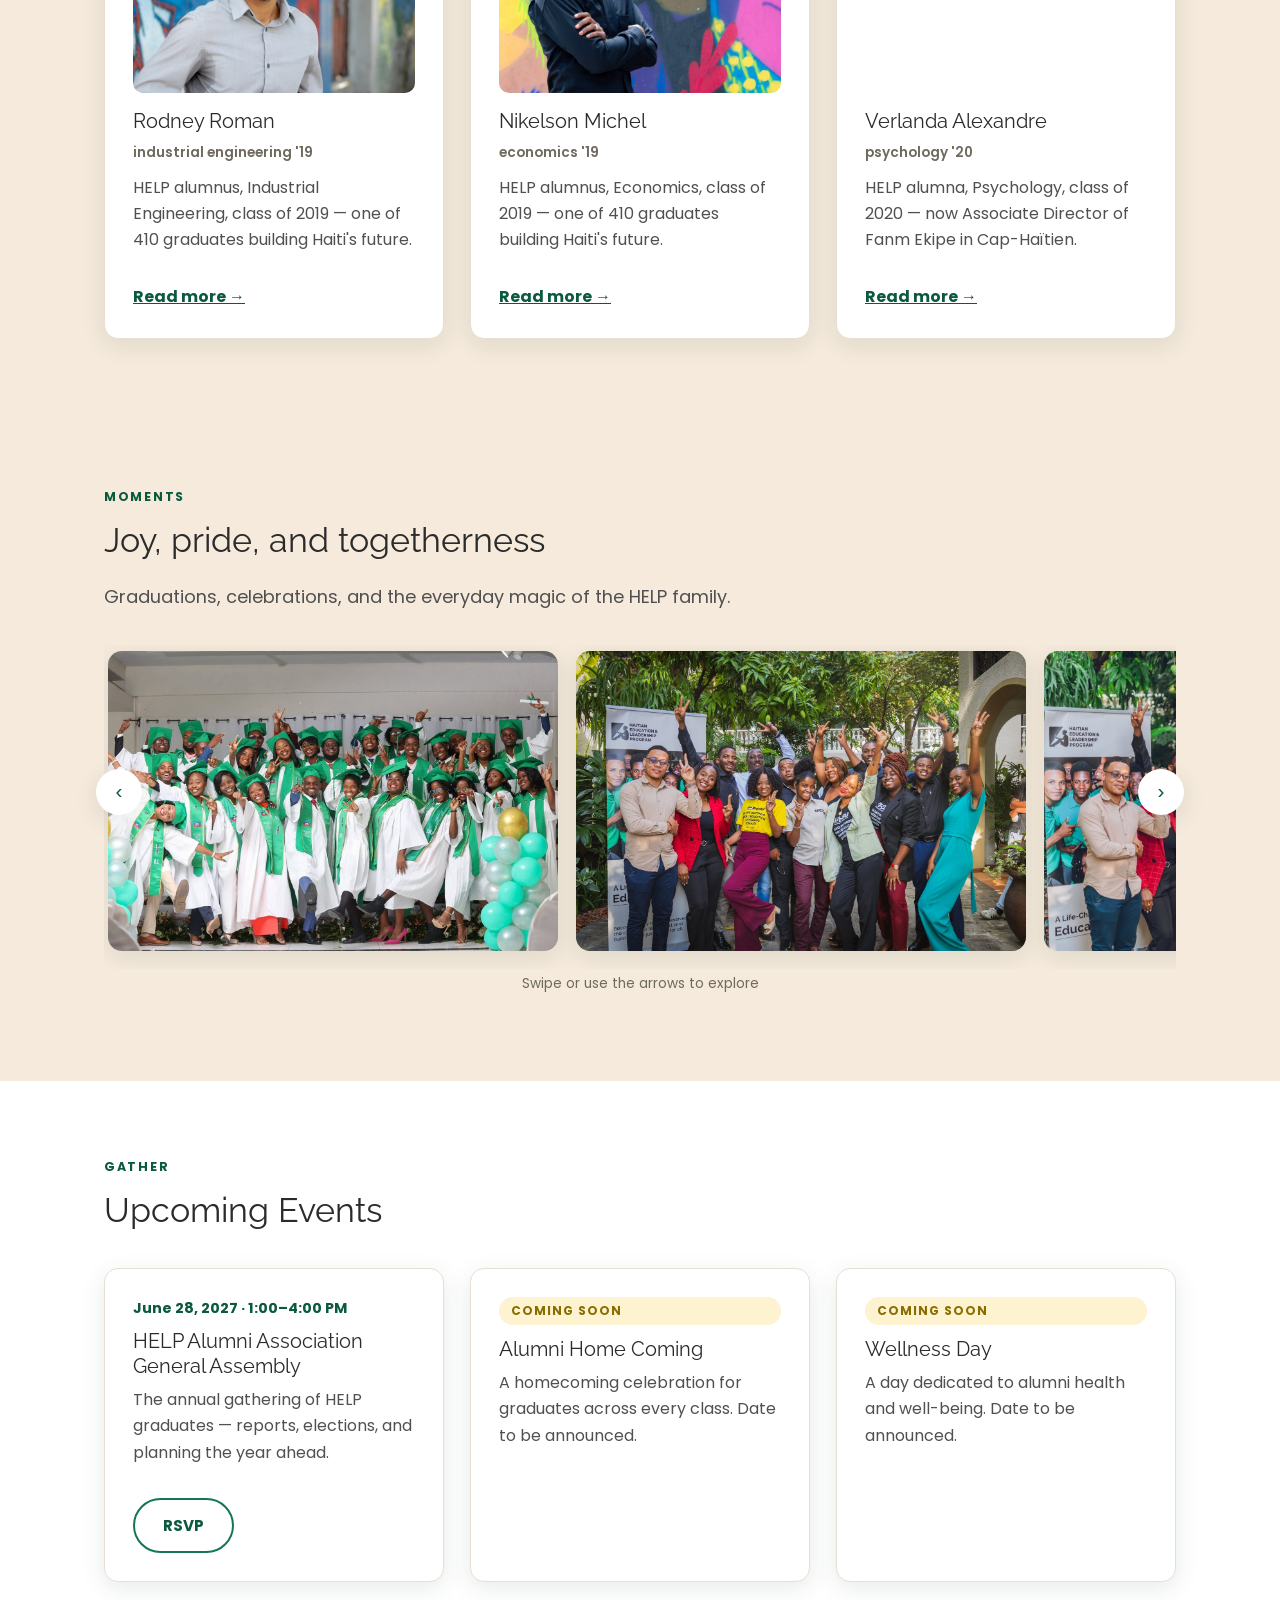
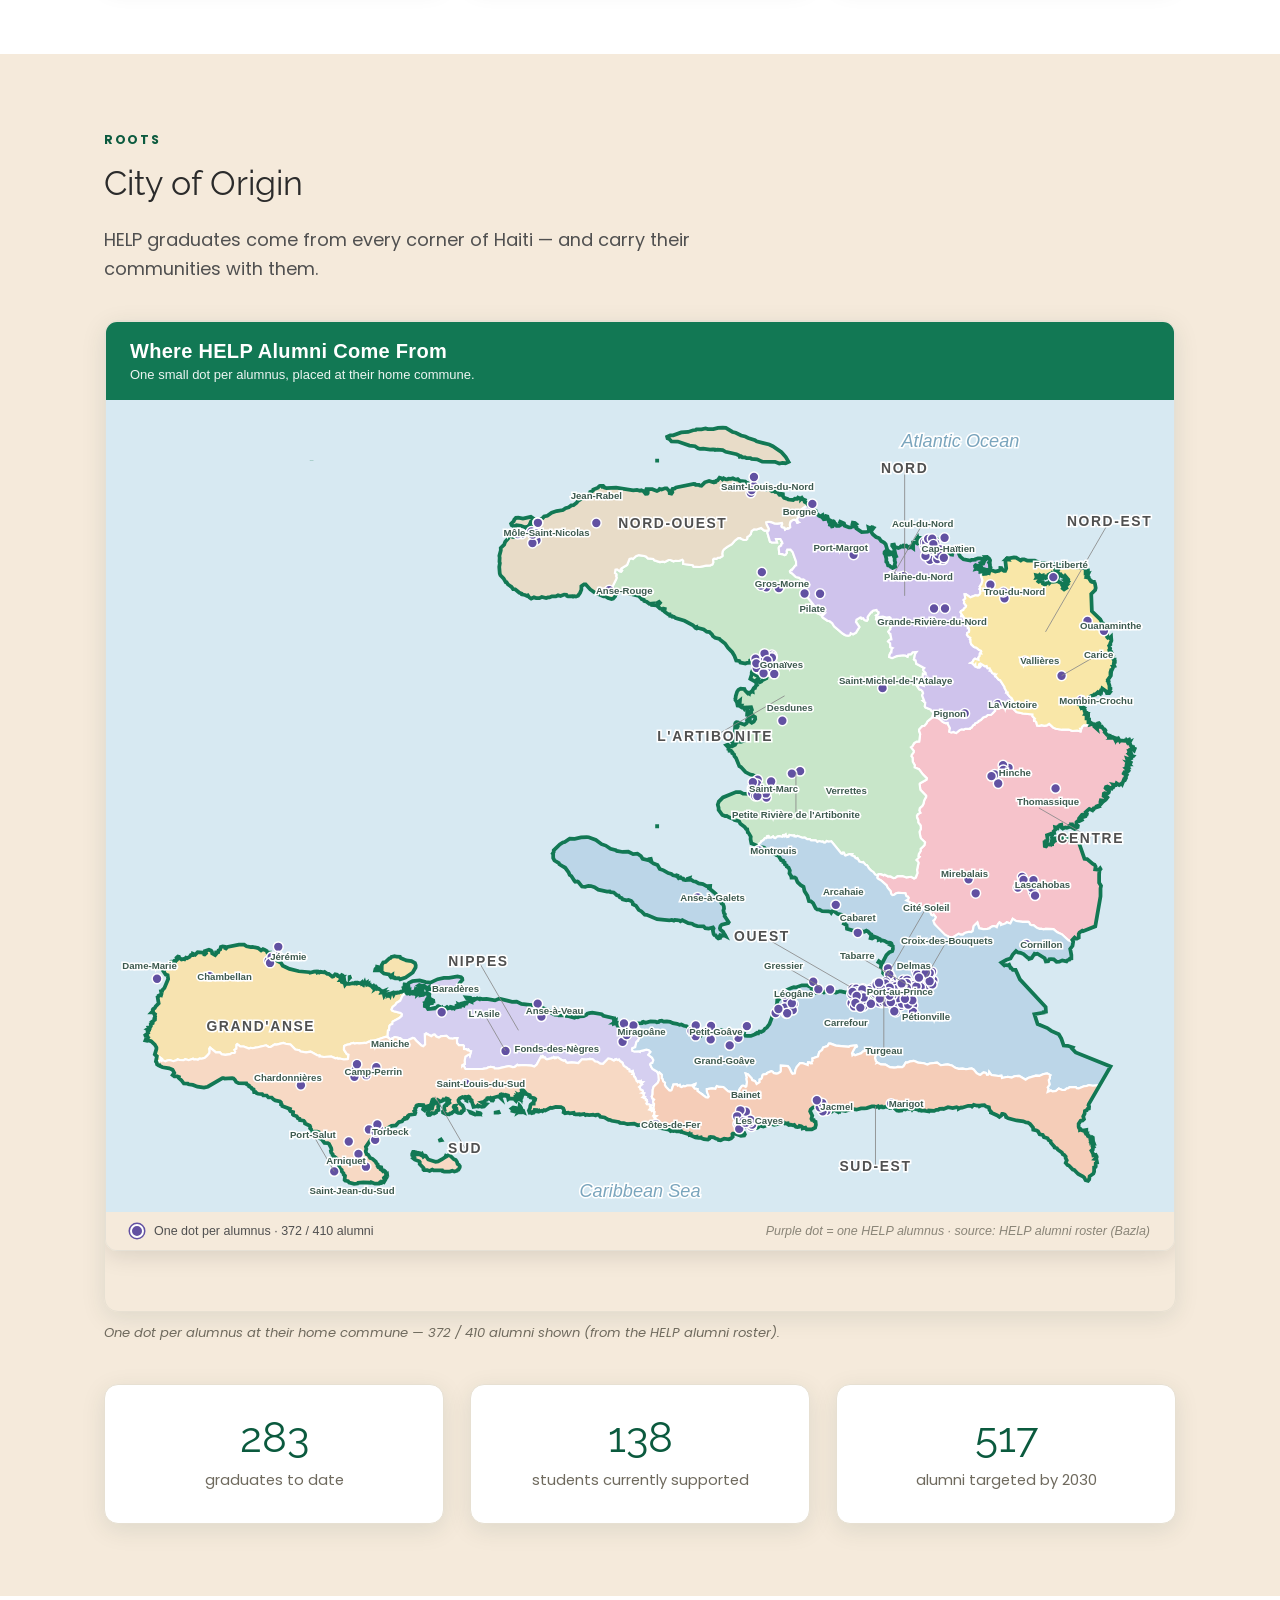
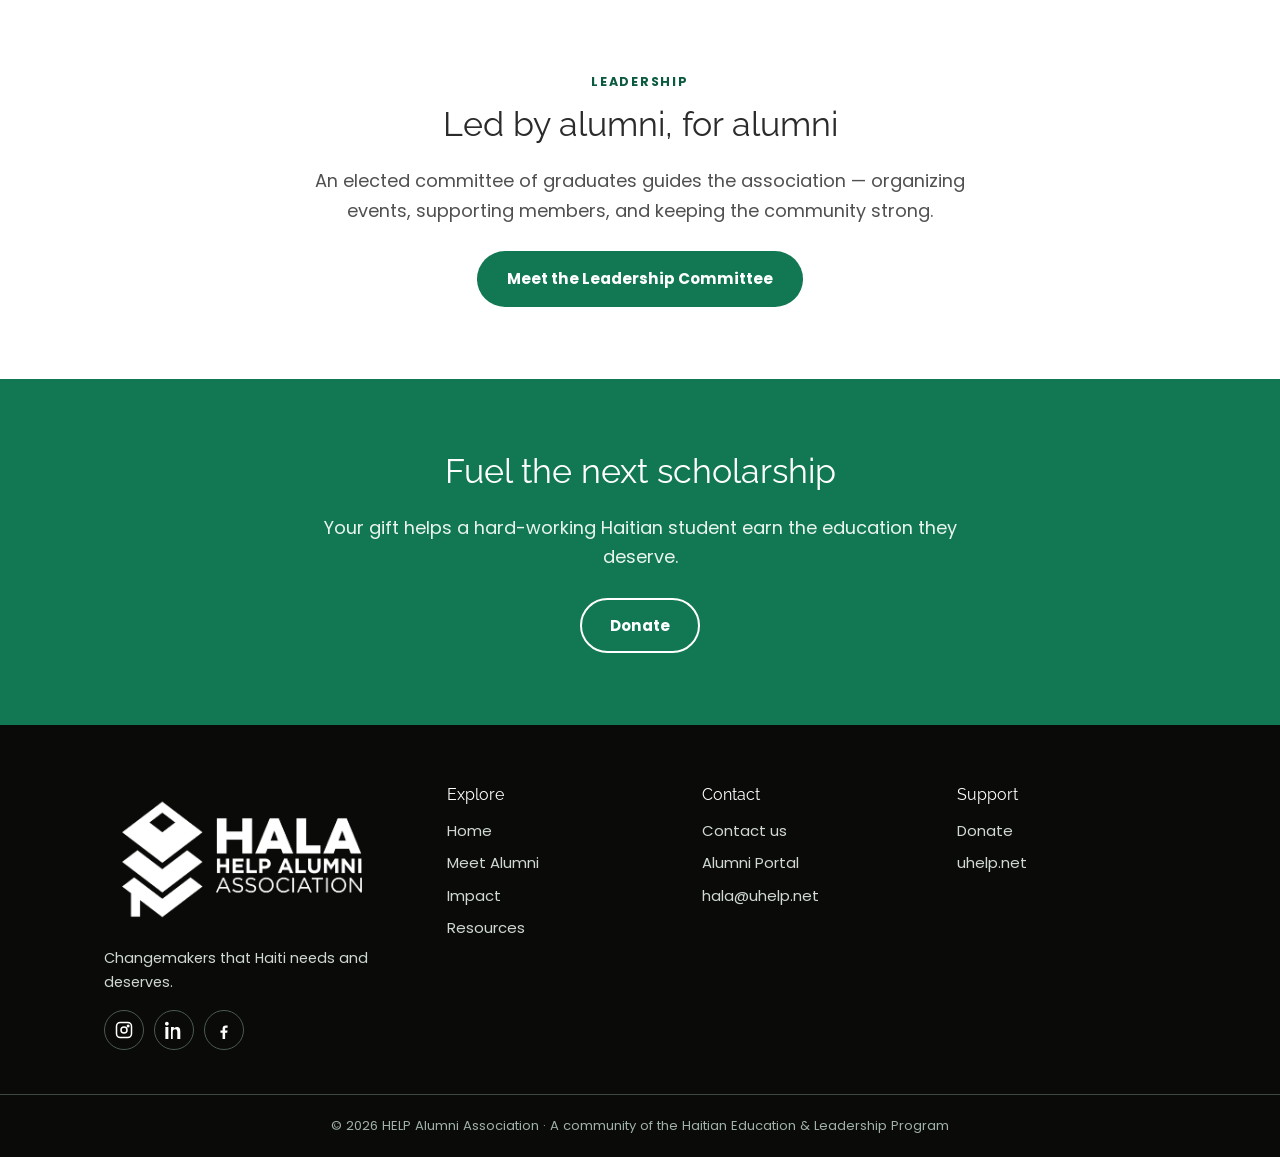
==== commit a485c6fc: "publish site update" ====
--- a/index.html
+++ b/index.html
@@ -173,7 +173,7 @@
       <h2>Fuel the next scholarship</h2>
       <p class="lead" style="color:#eaf5ef">Your gift helps a hard-working Haitian student earn the education they deserve.</p>
       <div class="btn-row">
-        <a class="btn btn-outline" href="https://host.nxt.blackbaud.com/adaptive-donor-form/?formId=d67e11a7-5fd4-49da-a413-09b31696ef75&envid=p-_EcEKATdeUGum8SldwZe2A&zone=usaDonate
+        <a class="btn btn-outline" href="https://host.nxt.blackbaud.com/adaptive-donor-form/?formId=d67e11a7-5fd4-49da-a413-09b31696ef75&envid=p-_EcEKATdeUGum8SldwZe2A&zone=usa" target="_blank" rel="noopener">Donate</a>
       </div>
     </div>
   </section>
@@ -187,11 +187,14 @@
       </a>
       <p>Changemakers that Haiti needs and deserves.</p>
       <div class="socials">
-        <a href="https://www.instagram.com/uhelpnet" target="_blank" rel="noopener" aria-label="Instagram">
+        <a href="https://www.instagram.com/helpalumni/" target="_blank" rel="noopener" aria-label="Instagram">
           <svg width="18" height="18" viewBox="0 0 24 24" fill="none" stroke="currentColor" stroke-width="2"><rect x="2" y="2" width="20" height="20" rx="5"/><circle cx="12" cy="12" r="4"/><circle cx="17.5" cy="6.5" r="1" fill="currentColor"/></svg>
         </a>
         <a href="https://www.linkedin.com/company/haitian-education-and-leadership-program" target="_blank" rel="noopener" aria-label="LinkedIn">
           <svg width="18" height="18" viewBox="0 0 24 24" fill="currentColor"><path d="M4.98 3.5C4.98 4.88 3.87 6 2.5 6S0 4.88 0 3.5 1.12 1 2.5 1s2.48 1.12 2.48 2.5zM.5 8h4v16h-4V8zm7.5 0h3.8v2.2h.05c.53-1 1.83-2.2 3.77-2.2 4.03 0 4.78 2.65 4.78 6.1V24h-4v-8.5c0-2.03-.04-4.65-2.83-4.65-2.83 0-3.27 2.21-3.27 4.5V24H8V8z"/></svg>
+        </a>
+        <a href="https://www.facebook.com/helpalumni" target="_blank" rel="noopener" aria-label="Facebook">
+          <svg width="18" height="18" viewBox="0 0 24 24" fill="currentColor"><path d="M13.5 24v-8.2h2.8l.4-3.2h-3.2V10.5c0-.9.3-1.6 1.6-1.6h1.7V6c-.3 0-1.3-.1-2.5-.1-2.5 0-4.2 1.5-4.2 4.3v2.4H7.3v3.2h2.8V24h3.4z"/></svg>
         </a>
       </div>
     </div>
@@ -215,7 +218,7 @@
     <div>
       <h4>Support</h4>
       <ul>
-        <li><a href="https://host.nxt.blackbaud.com/adaptive-donor-form/?formId=d67e11a7-5fd4-49da-a413-09b31696ef75&envid=p-_EcEKATdeUGum8SldwZe2A&zone=usaDonate</li>
+        <li><a href="https://host.nxt.blackbaud.com/adaptive-donor-form/?formId=d67e11a7-5fd4-49da-a413-09b31696ef75&envid=p-_EcEKATdeUGum8SldwZe2A&zone=usa" target="_blank" rel="noopener">Donate</a></li>
         <li><a href="https://www.uhelp.net" target="_blank" rel="noopener">uhelp.net</a></li>
       </ul>
     </div>
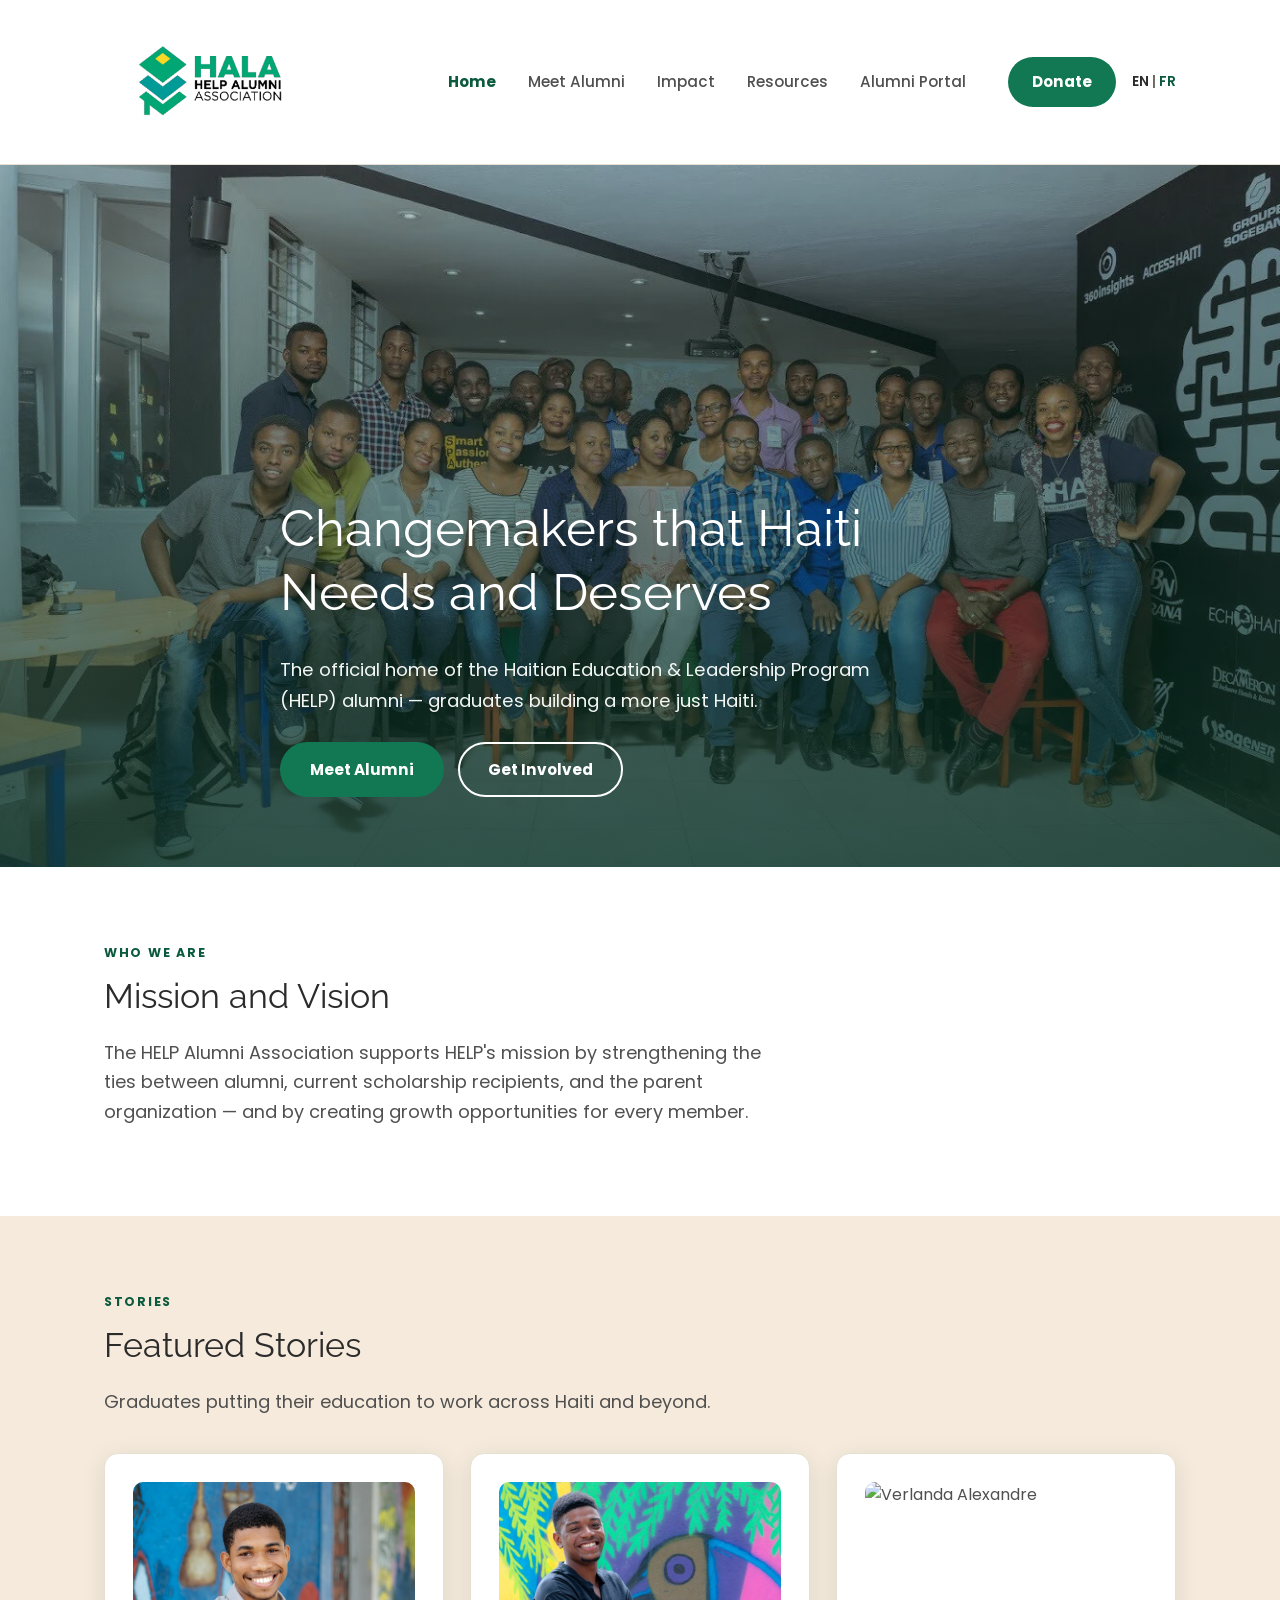
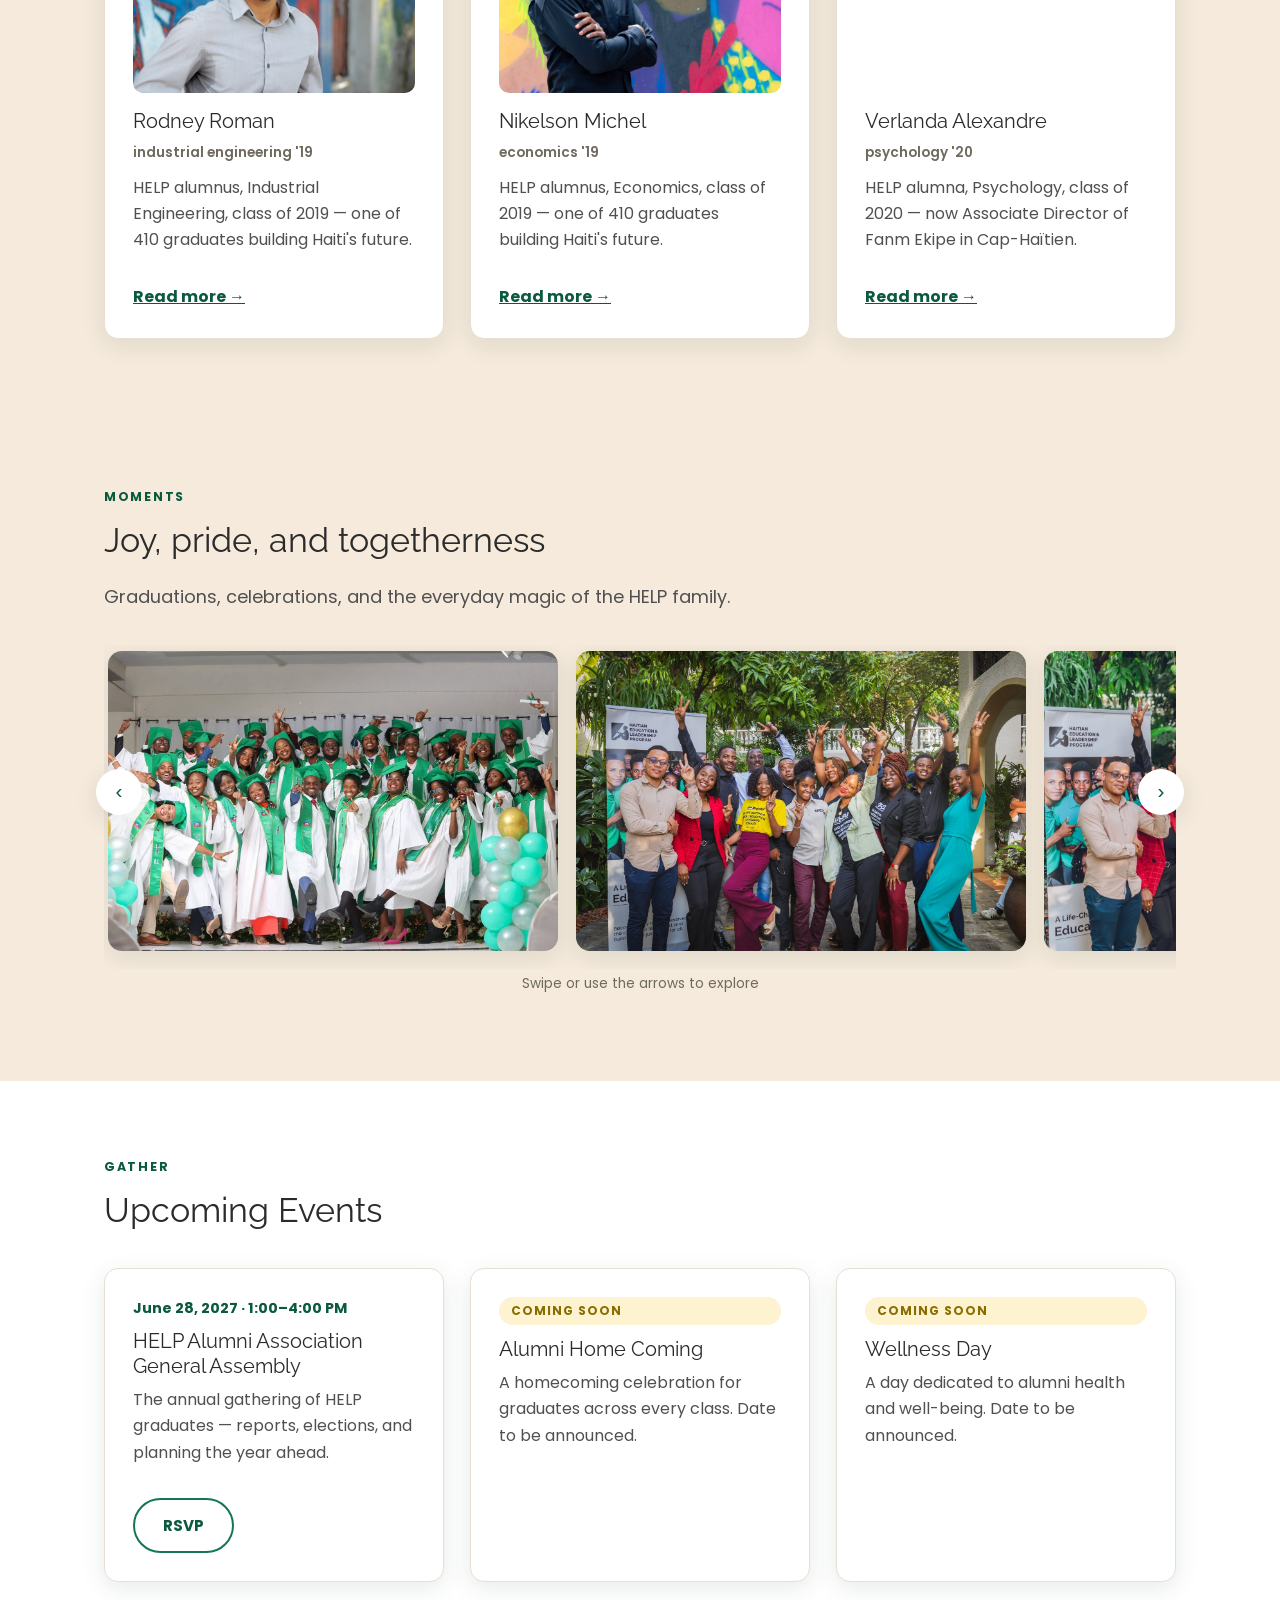
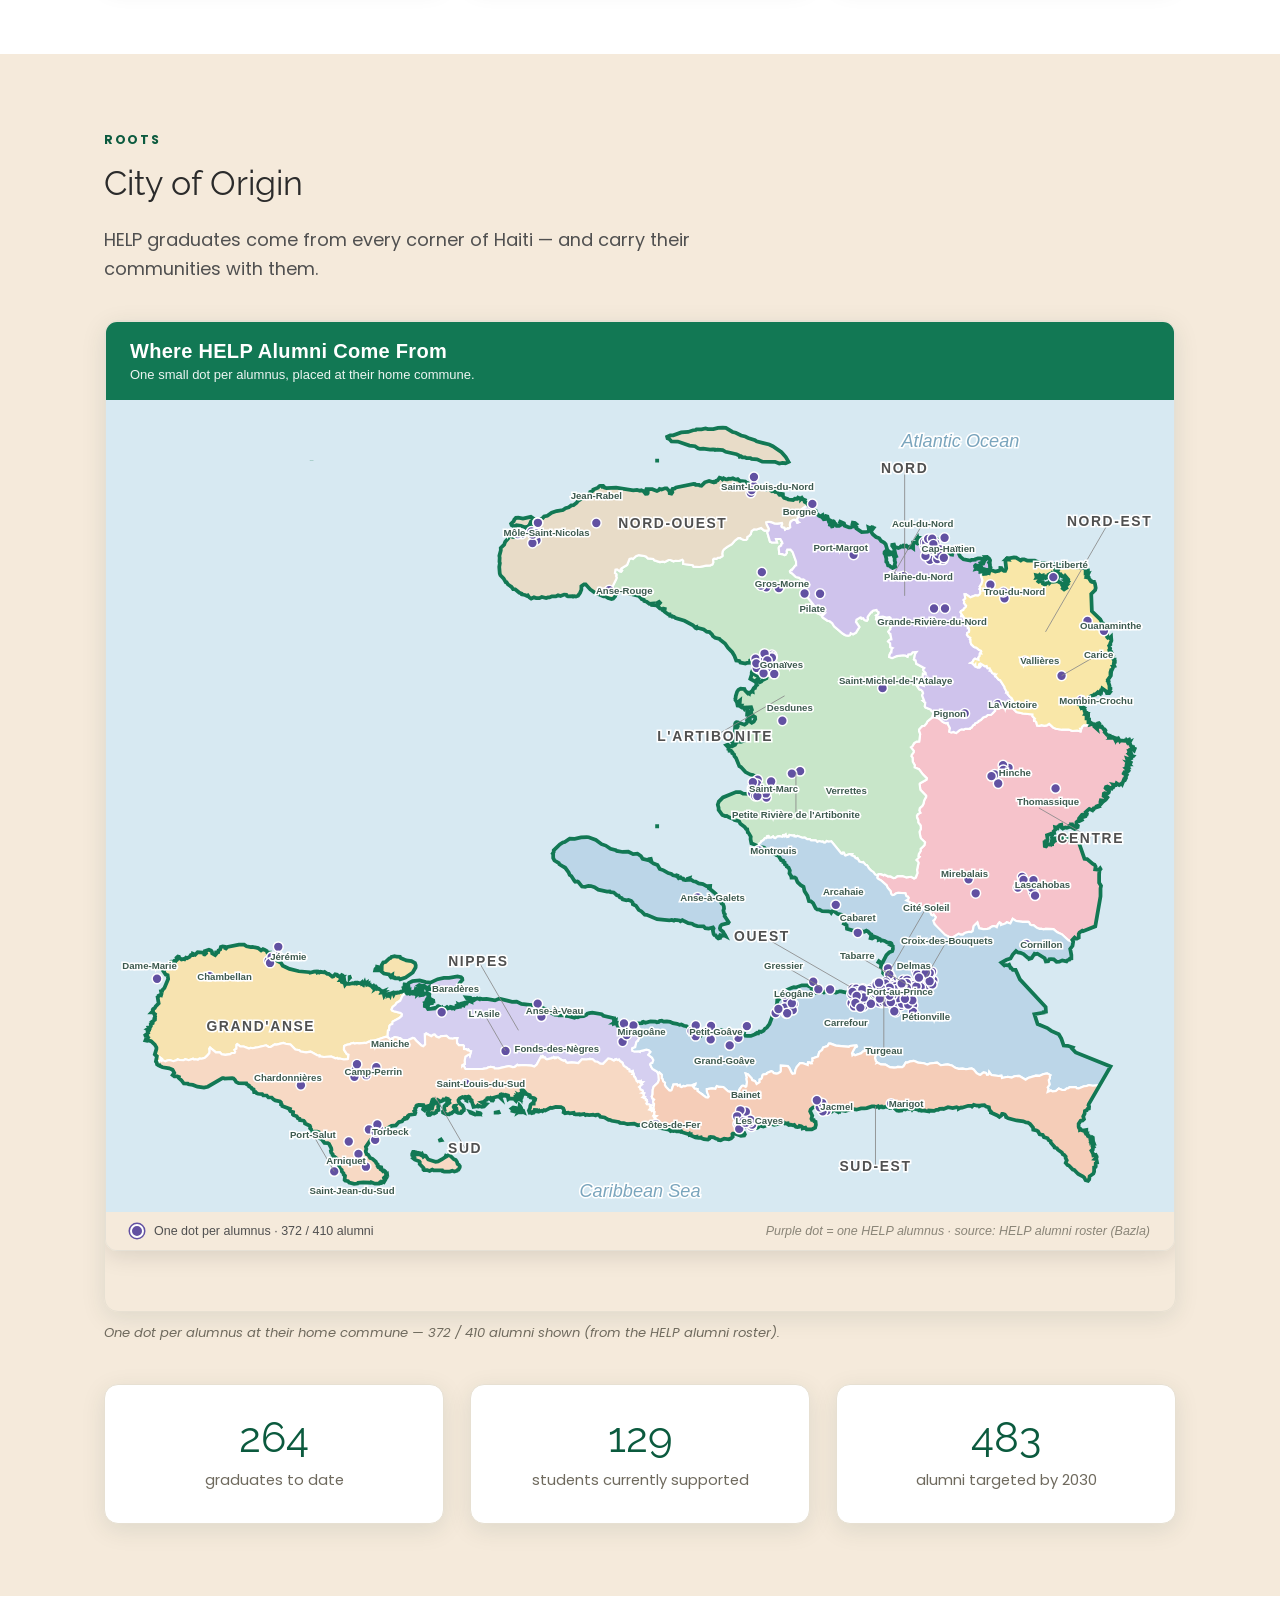
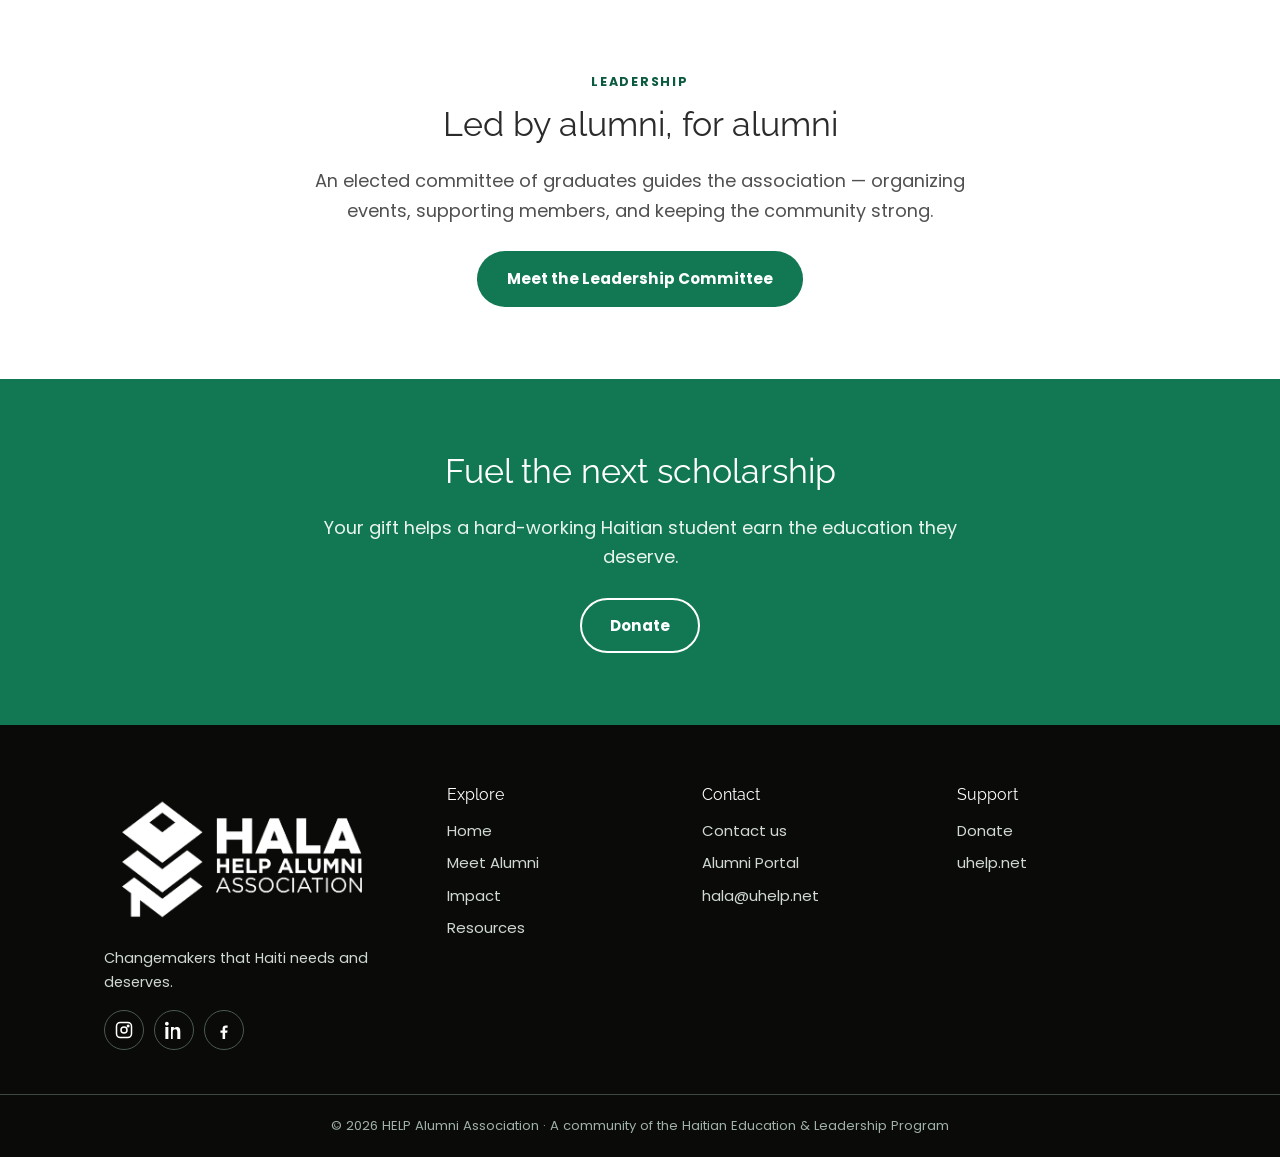
==== commit 60b30158: "publish site update" ====
--- a/index.html
+++ b/index.html
@@ -8,7 +8,7 @@
 <link rel="preconnect" href="https://fonts.googleapis.com">
 <link rel="preconnect" href="https://fonts.gstatic.com" crossorigin>
 <link href="https://fonts.googleapis.com/css2?family=Poppins:ital,wght@0,400;0,500;0,600;0,700;1,400&family=Raleway:wght@300;400;500;600&display=swap" rel="stylesheet">
-<link rel="stylesheet" href="css/style.css?v=6">
+<link rel="stylesheet" href="css/style.css?v=7">
 </head>
 <body>
 
--- a/css/style.css
+++ b/css/style.css
@@ -294,3 +294,8 @@
 }
 .to-top.show { opacity: 1; transform: none; pointer-events: auto; }
 .to-top:hover { background: var(--palm-dark); }
+
+.card-icon { width: 44px; height: 44px; border-radius: 12px; background: var(--beige);
+  display: flex; align-items: center; justify-content: center; color: var(--palm);
+  margin-bottom: 14px; }
+.card-icon svg { width: 24px; height: 24px; }
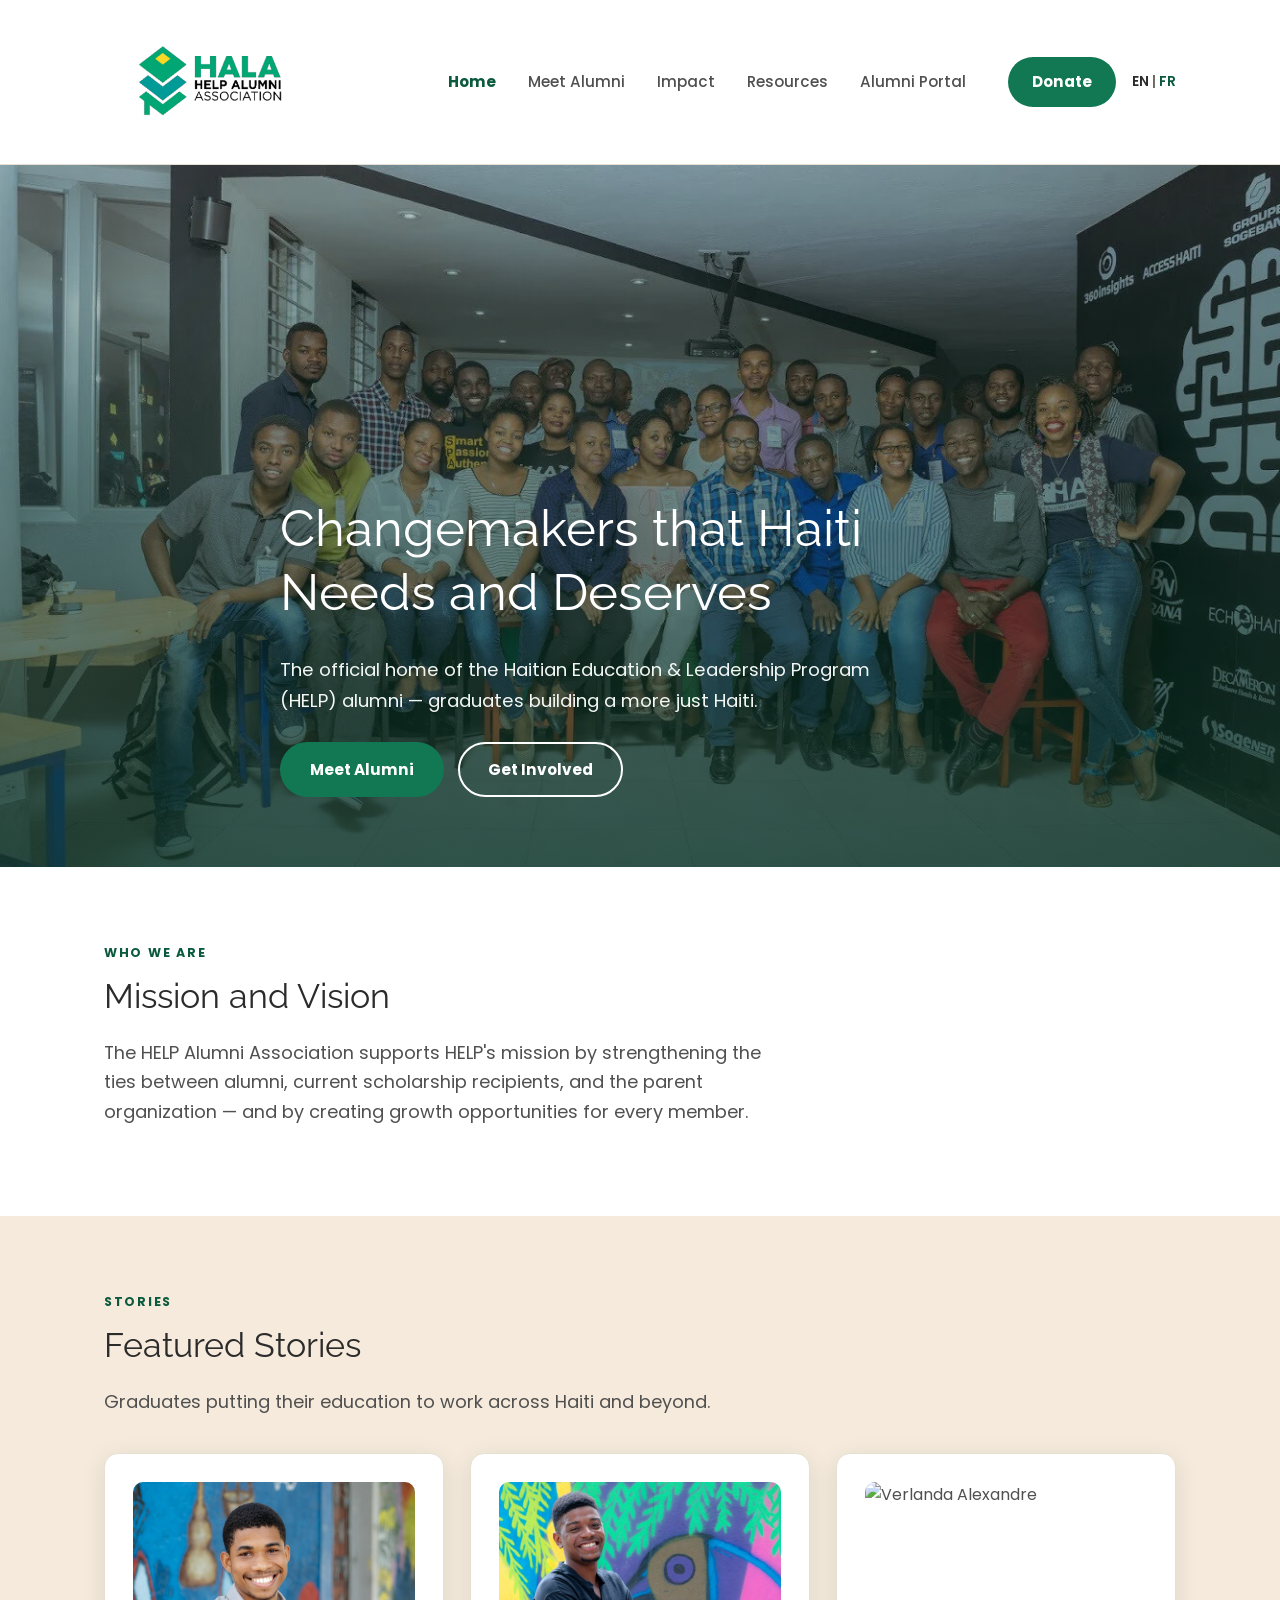
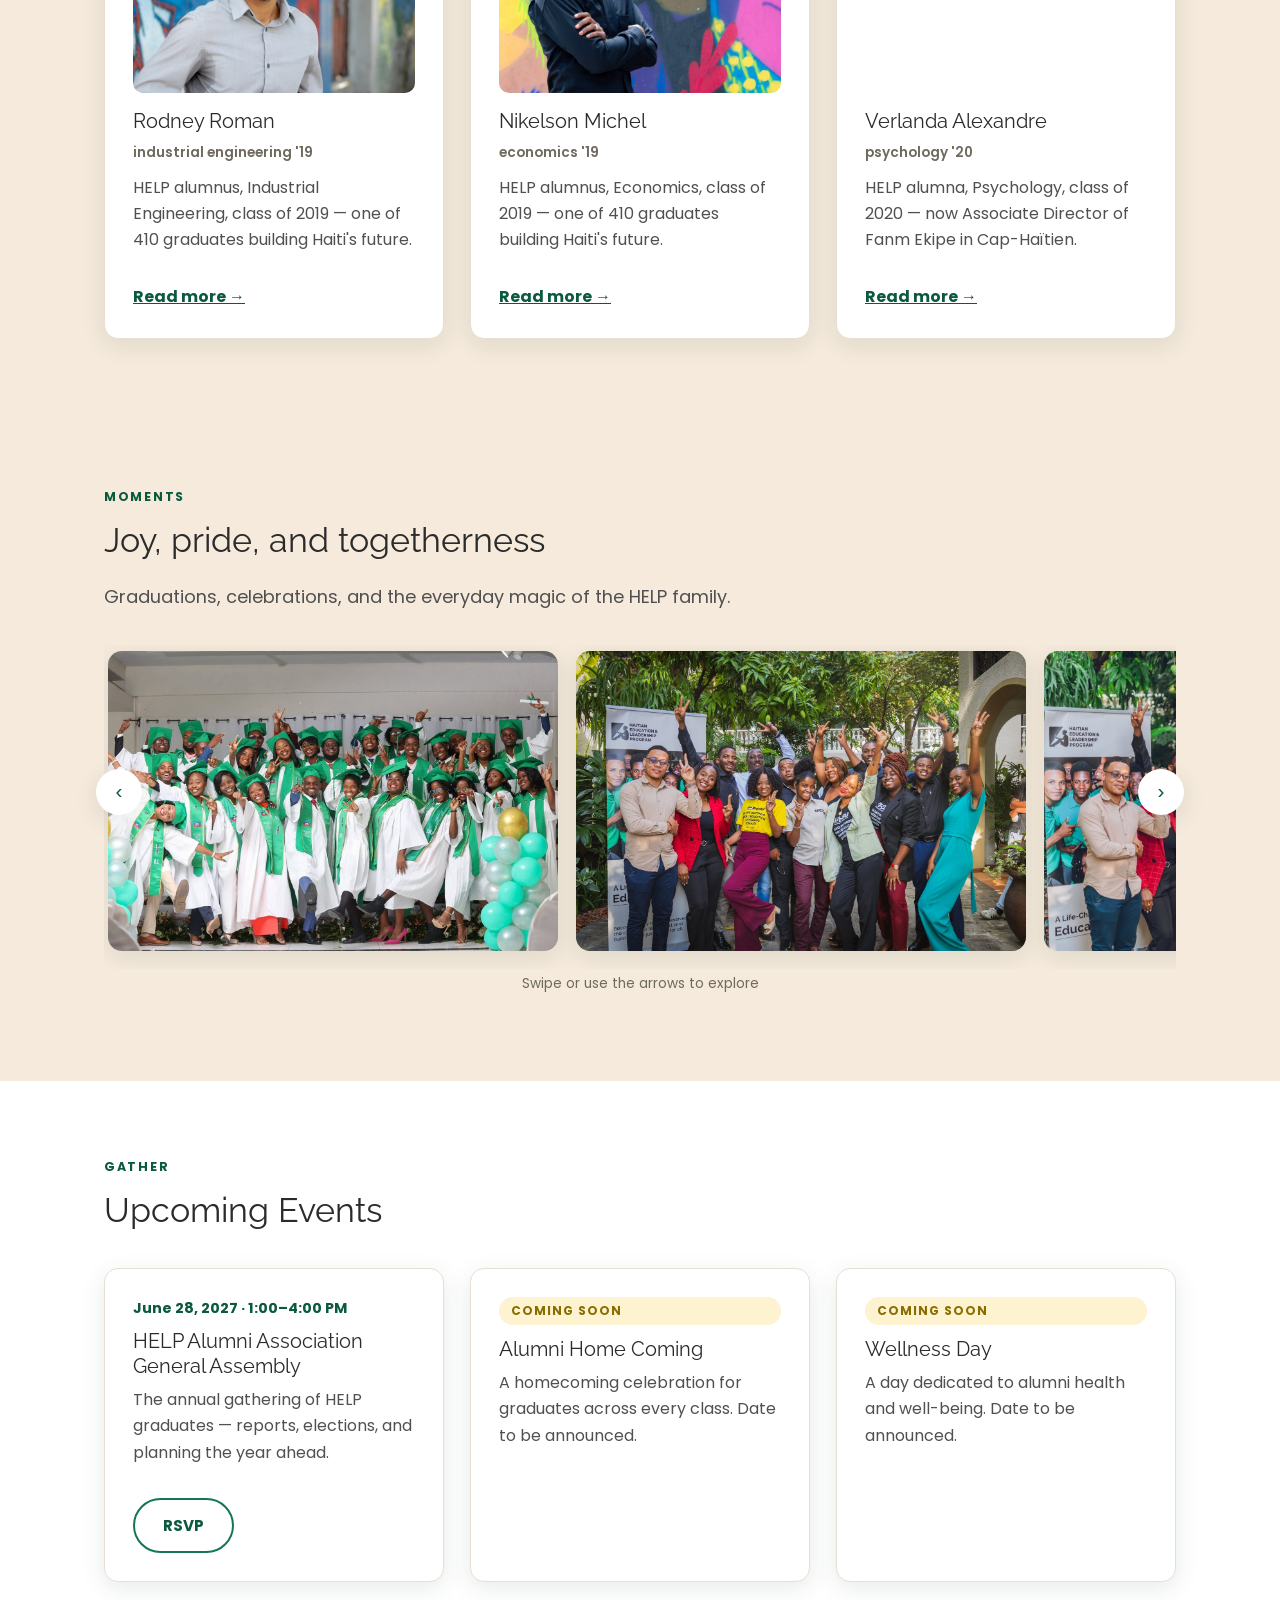
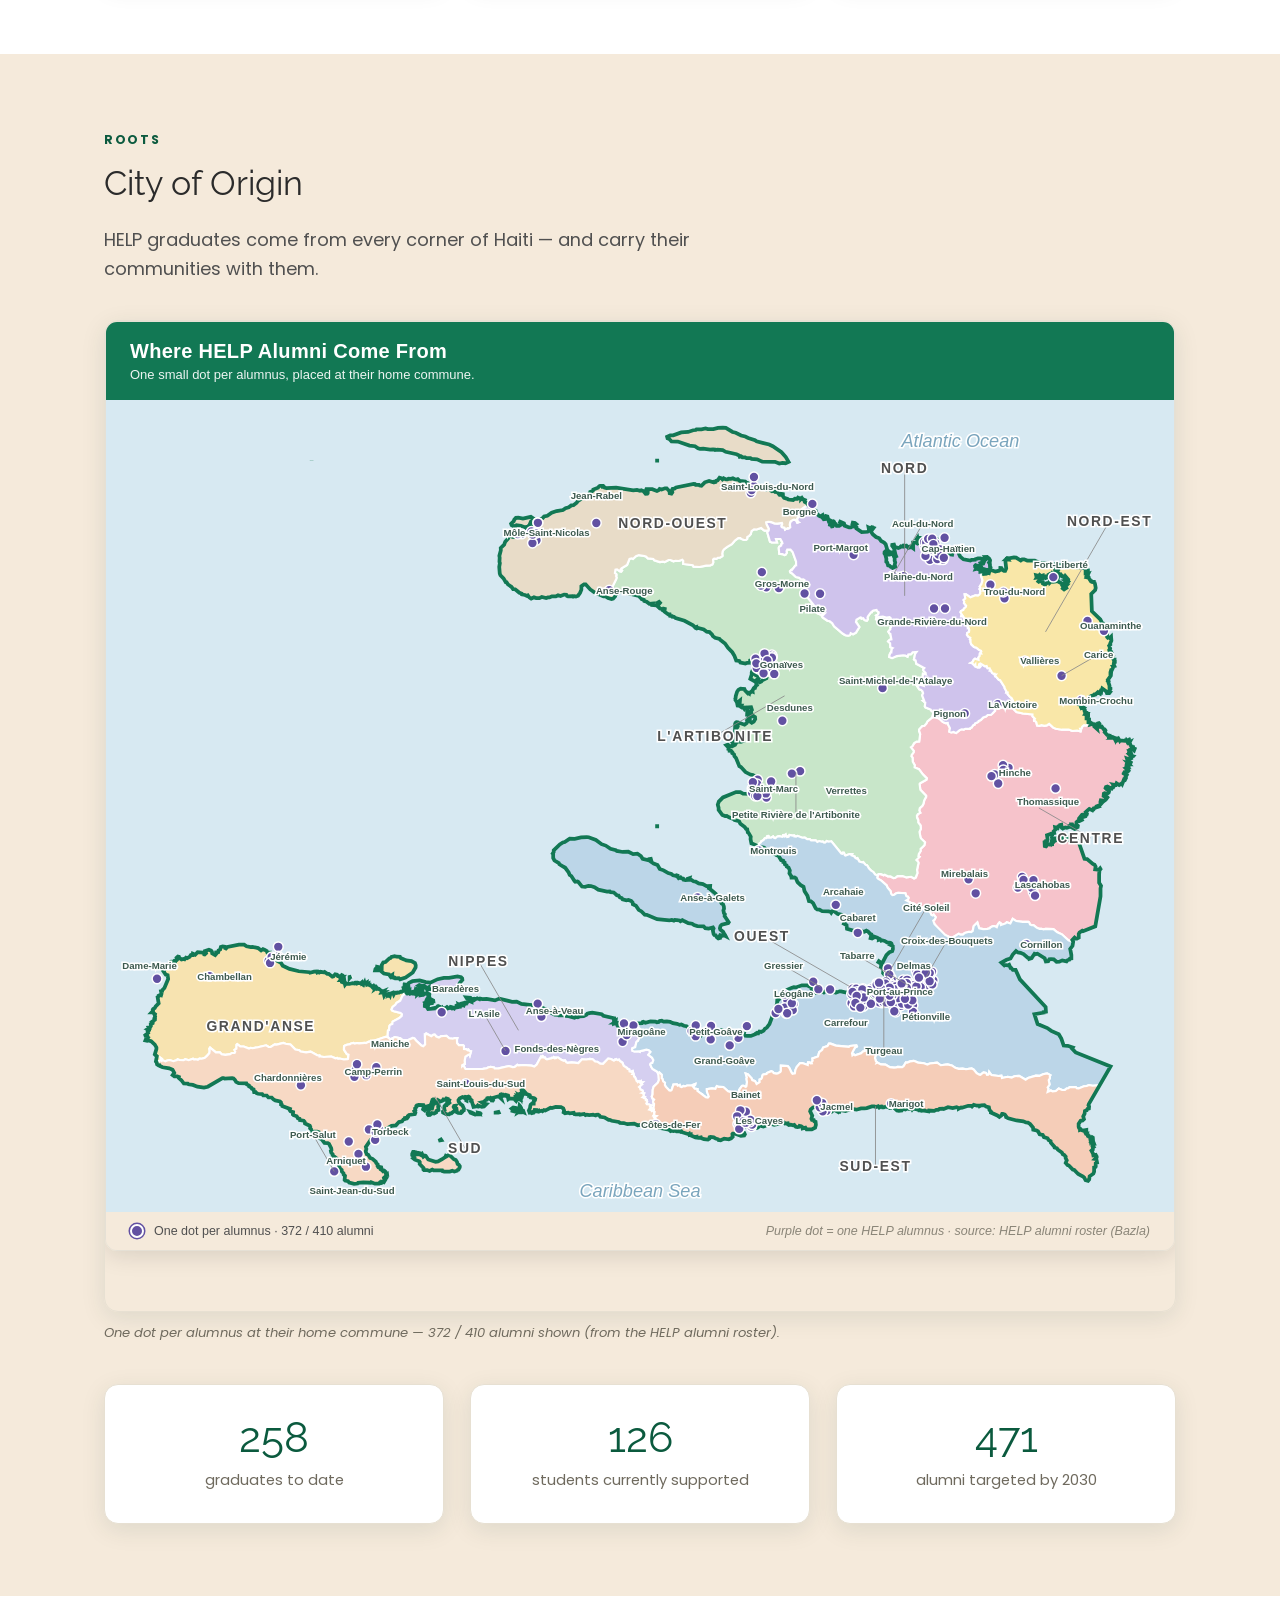
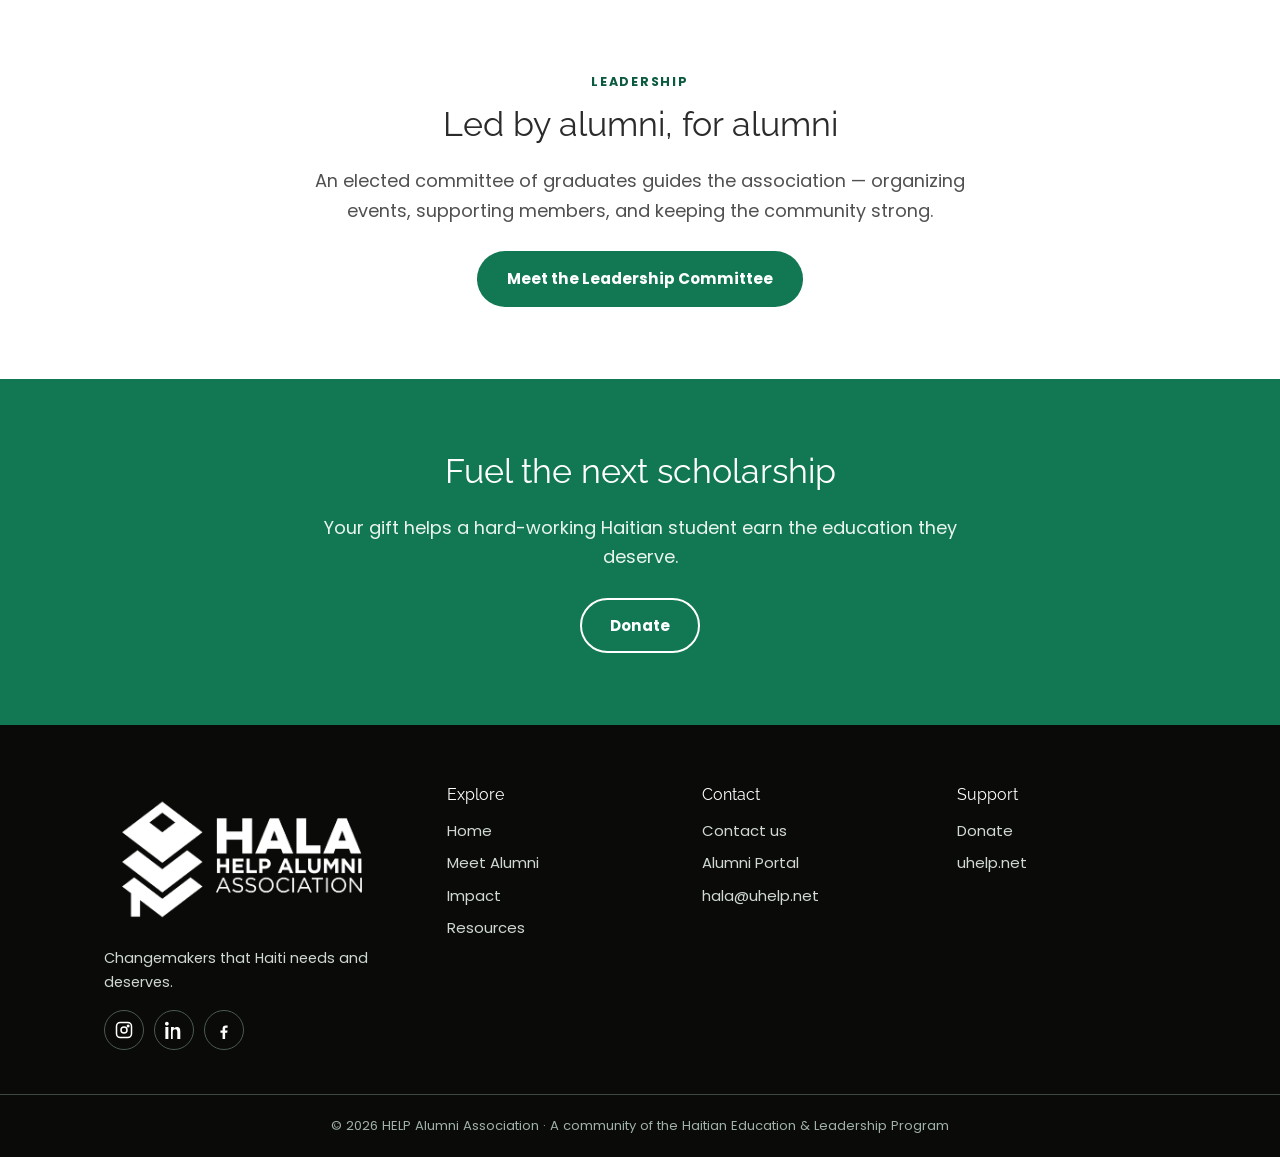
==== commit a07d3a18: "publish site update" ====
--- a/index.html
+++ b/index.html
@@ -8,7 +8,7 @@
 <link rel="preconnect" href="https://fonts.googleapis.com">
 <link rel="preconnect" href="https://fonts.gstatic.com" crossorigin>
 <link href="https://fonts.googleapis.com/css2?family=Poppins:ital,wght@0,400;0,500;0,600;0,700;1,400&family=Raleway:wght@300;400;500;600&display=swap" rel="stylesheet">
-<link rel="stylesheet" href="css/style.css?v=7">
+<link rel="stylesheet" href="css/style.css?v=8">
 </head>
 <body>
 
--- a/css/style.css
+++ b/css/style.css
@@ -295,7 +295,8 @@
 .to-top.show { opacity: 1; transform: none; pointer-events: auto; }
 .to-top:hover { background: var(--palm-dark); }
 
-.card-icon { width: 44px; height: 44px; border-radius: 12px; background: var(--beige);
-  display: flex; align-items: center; justify-content: center; color: var(--palm);
-  margin-bottom: 14px; }
-.card-icon svg { width: 24px; height: 24px; }
+.card-head { display: flex; align-items: center; gap: 12px; margin-bottom: 4px; }
+.card-head h3 { margin: 0; }
+.card-icon { width: 40px; height: 40px; flex: none; border-radius: 12px; background: var(--beige);
+  display: flex; align-items: center; justify-content: center; color: var(--palm); }
+.card-icon svg { width: 22px; height: 22px; }
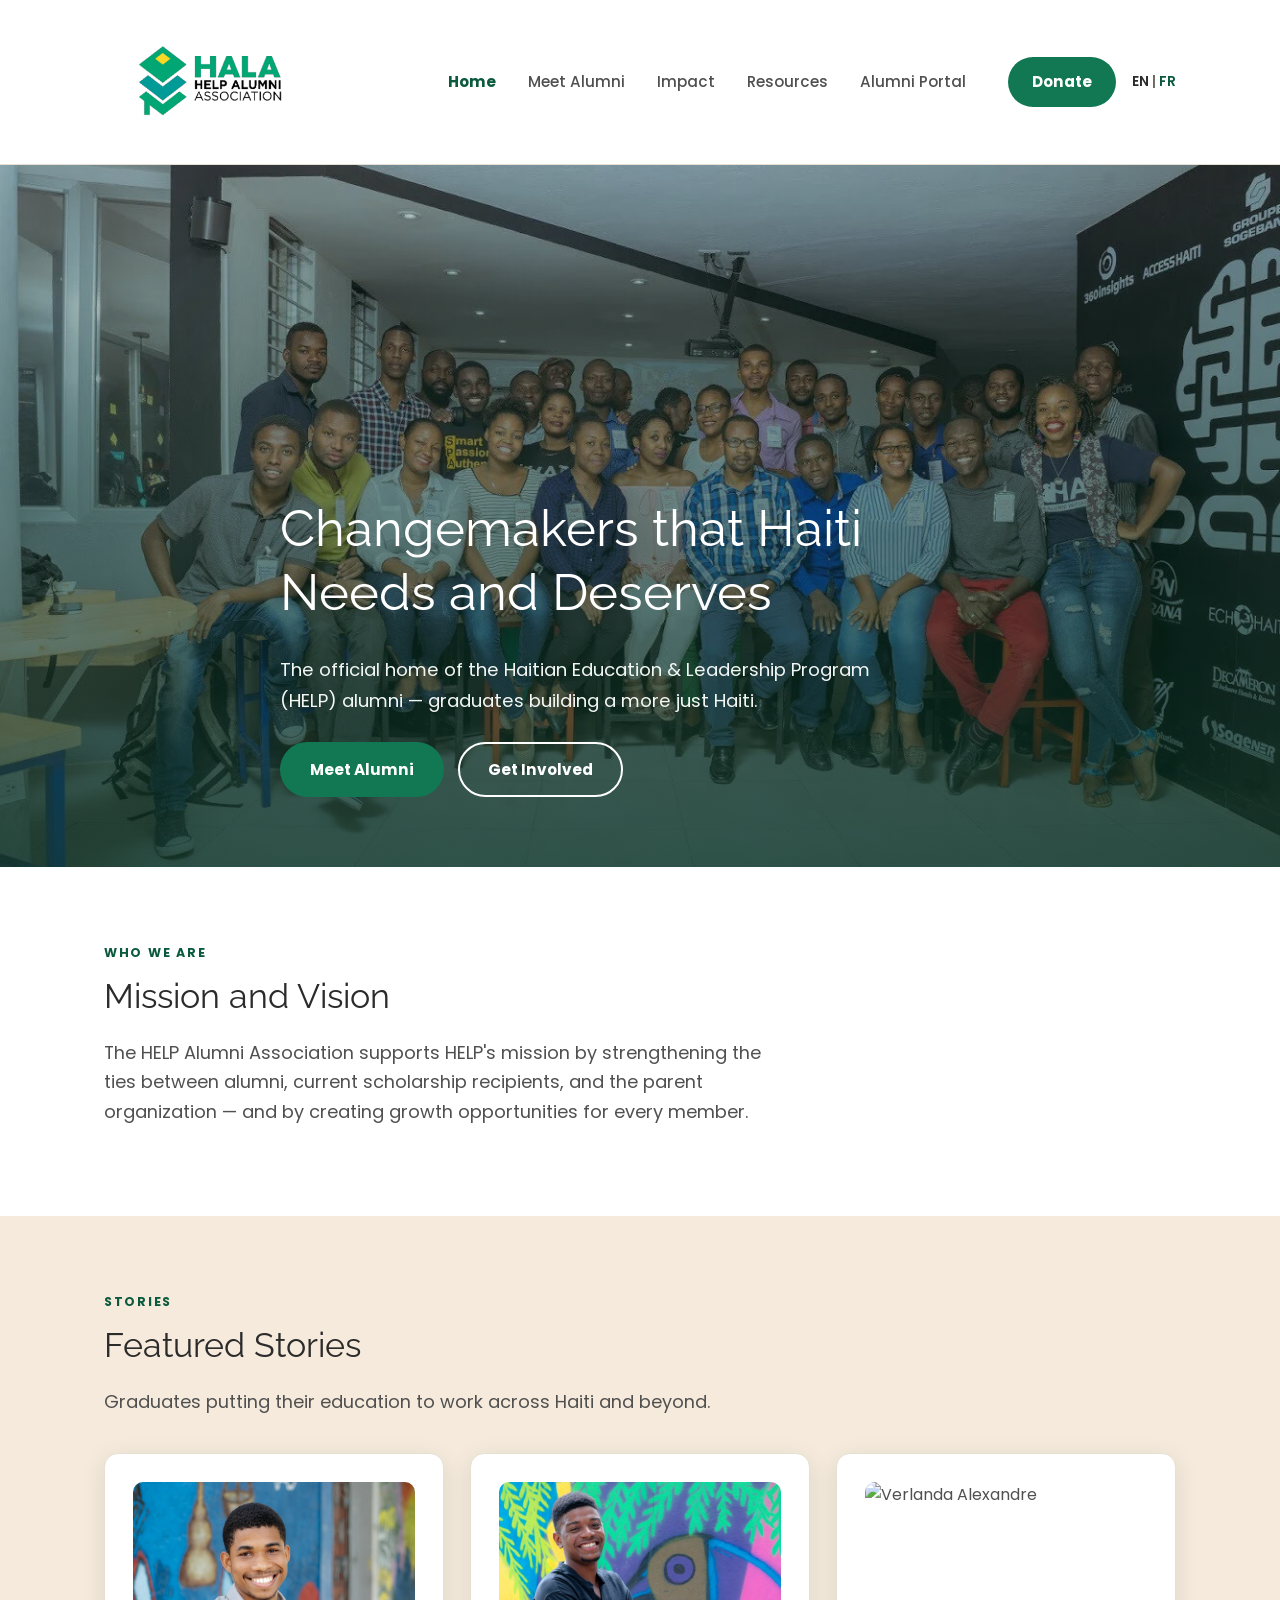
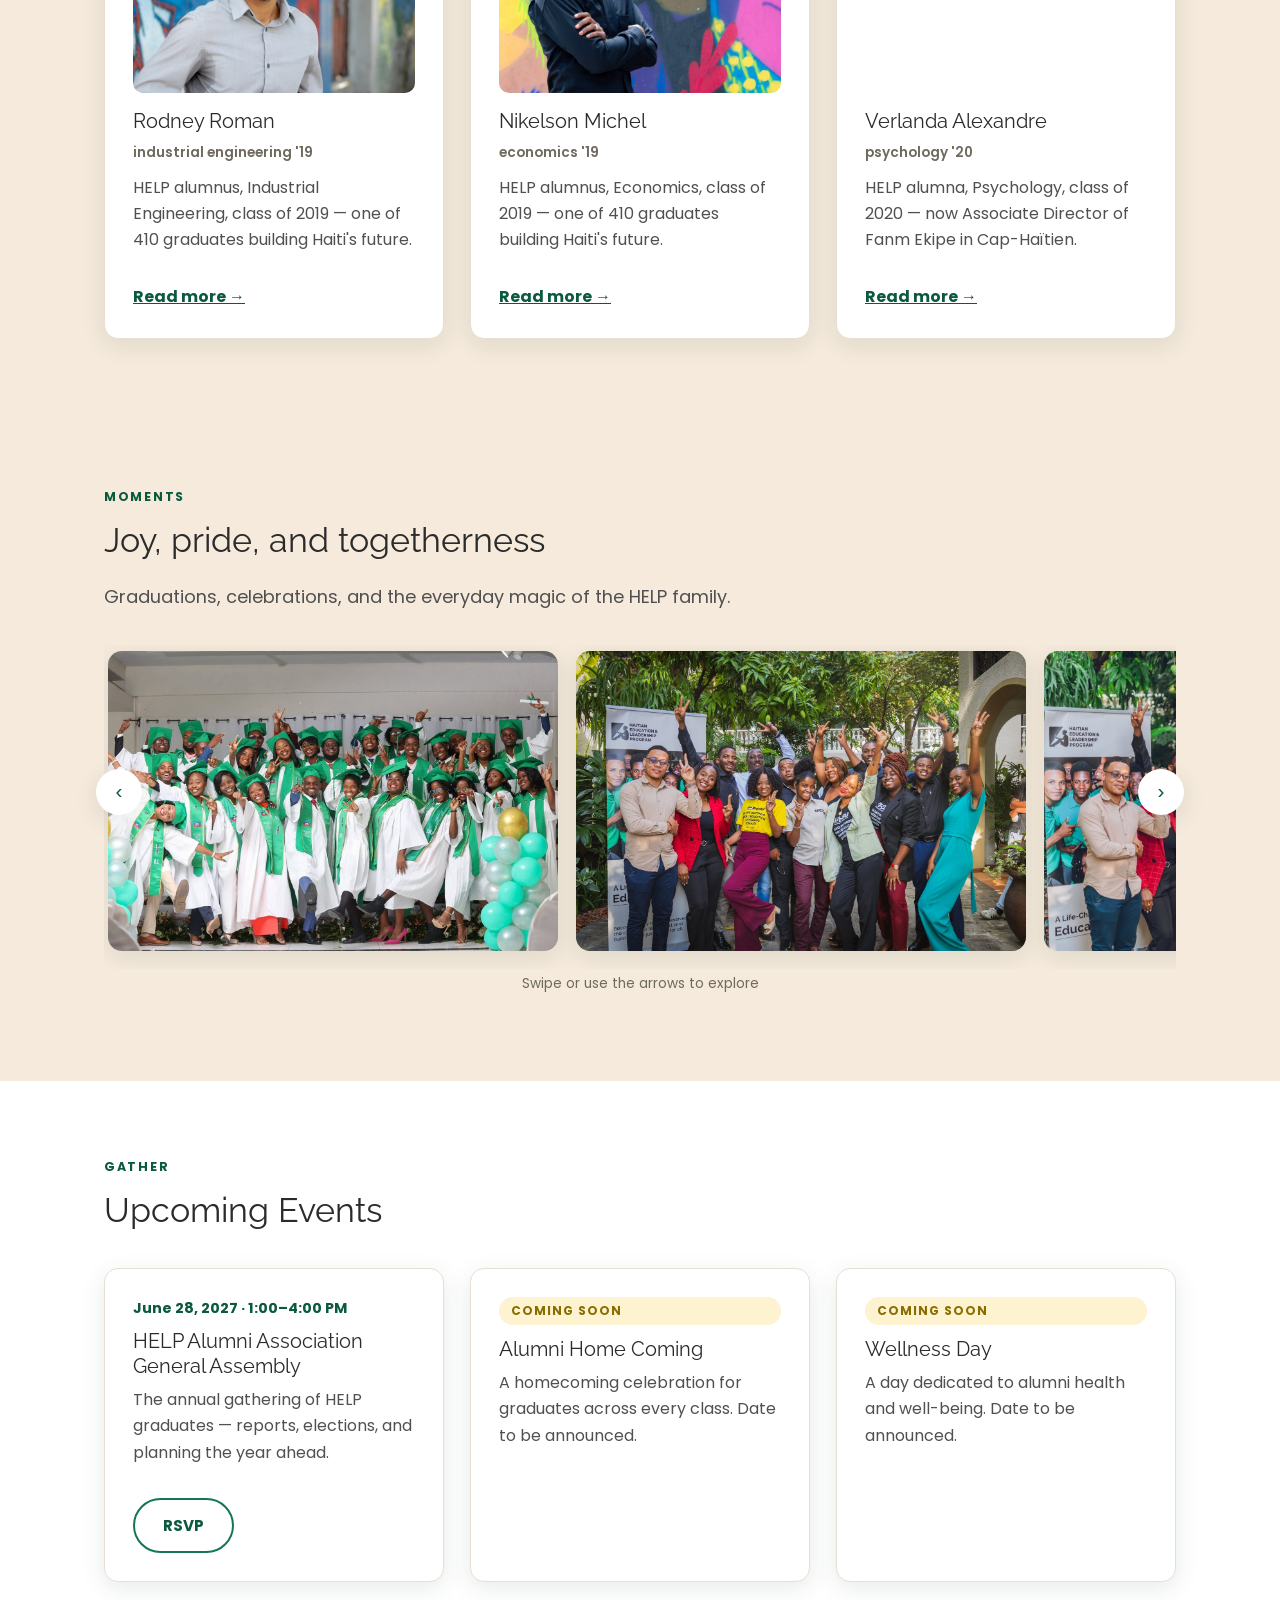
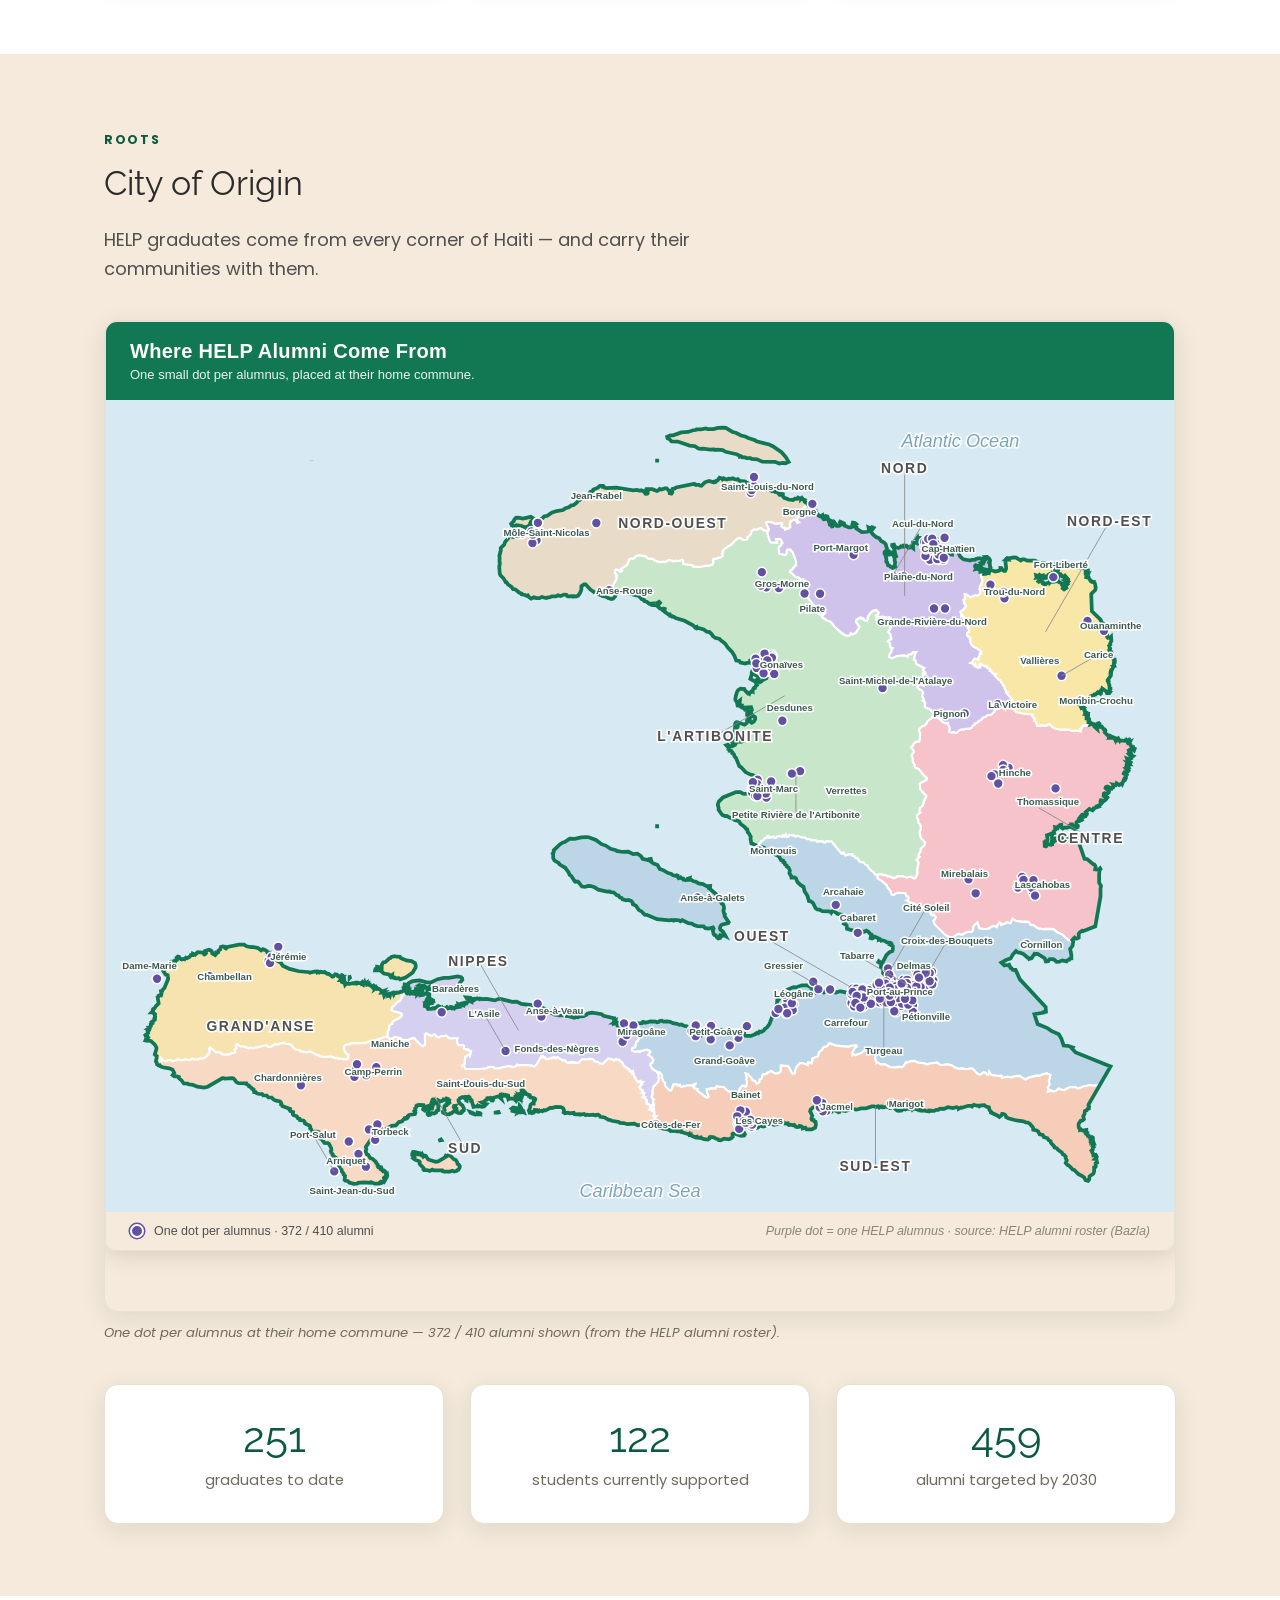
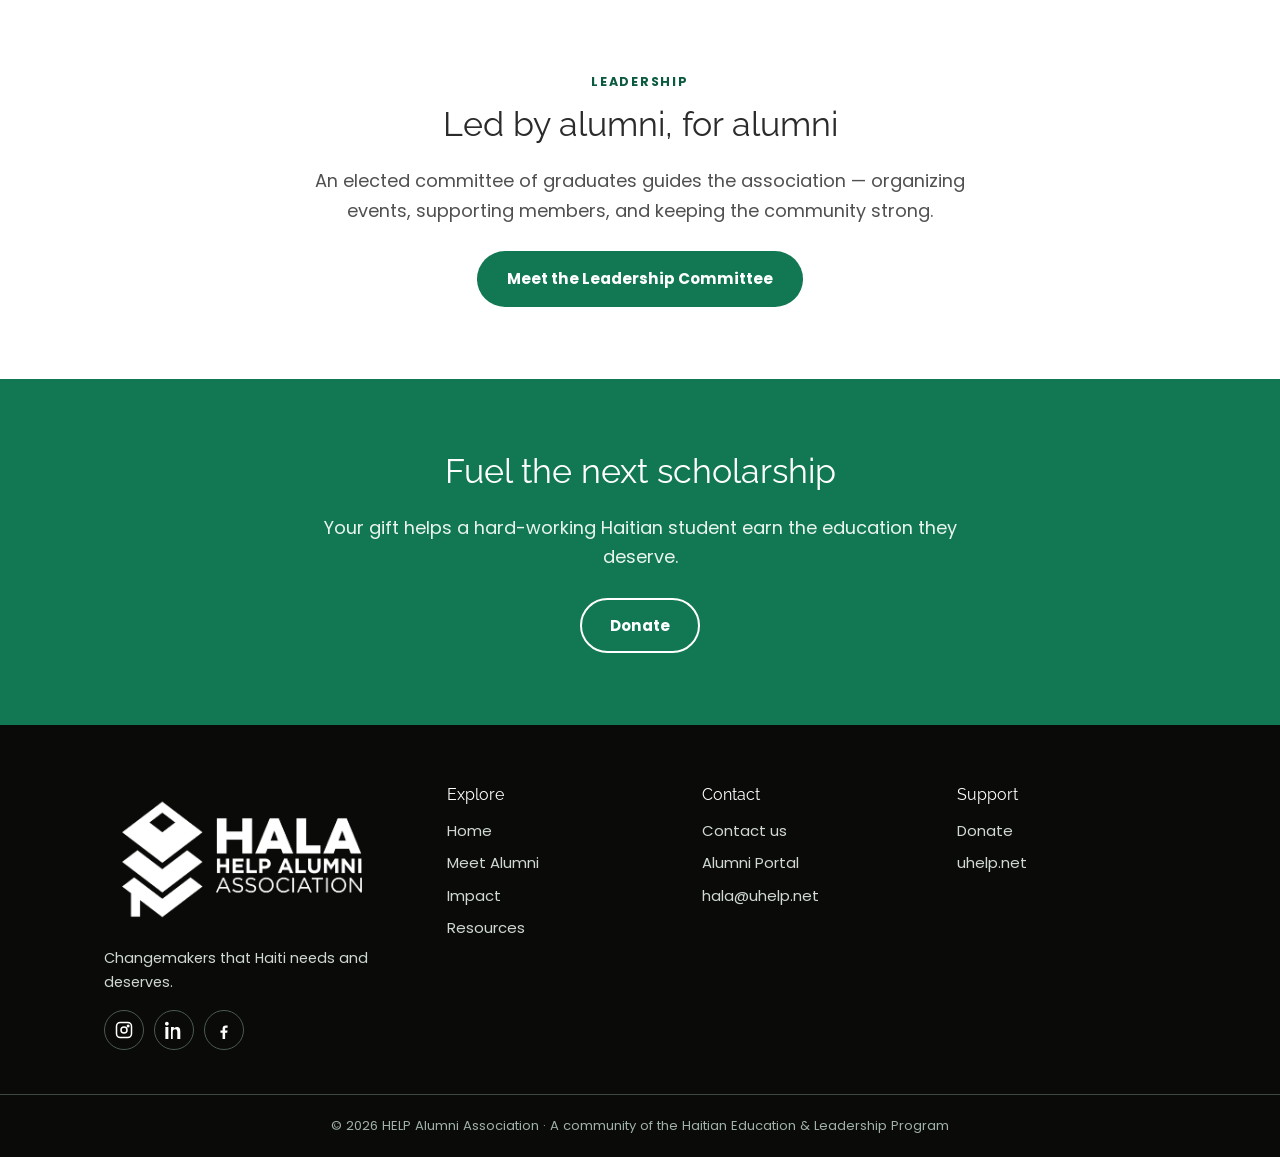
==== commit 0a6bbbc8: "publish site update" ====
--- a/index.html
+++ b/index.html
@@ -8,7 +8,7 @@
 <link rel="preconnect" href="https://fonts.googleapis.com">
 <link rel="preconnect" href="https://fonts.gstatic.com" crossorigin>
 <link href="https://fonts.googleapis.com/css2?family=Poppins:ital,wght@0,400;0,500;0,600;0,700;1,400&family=Raleway:wght@300;400;500;600&display=swap" rel="stylesheet">
-<link rel="stylesheet" href="css/style.css?v=8">
+<link rel="stylesheet" href="css/style.css?v=9">
 </head>
 <body>
 
--- a/css/style.css
+++ b/css/style.css
@@ -295,8 +295,8 @@
 .to-top.show { opacity: 1; transform: none; pointer-events: auto; }
 .to-top:hover { background: var(--palm-dark); }
 
-.card-head { display: flex; align-items: center; gap: 12px; margin-bottom: 4px; }
-.card-head h3 { margin: 0; }
+.card-top { display: flex; align-items: center; gap: 12px; margin-bottom: 14px; }
+.card-top .tag { flex: 1; }
 .card-icon { width: 40px; height: 40px; flex: none; border-radius: 12px; background: var(--beige);
   display: flex; align-items: center; justify-content: center; color: var(--palm); }
 .card-icon svg { width: 22px; height: 22px; }
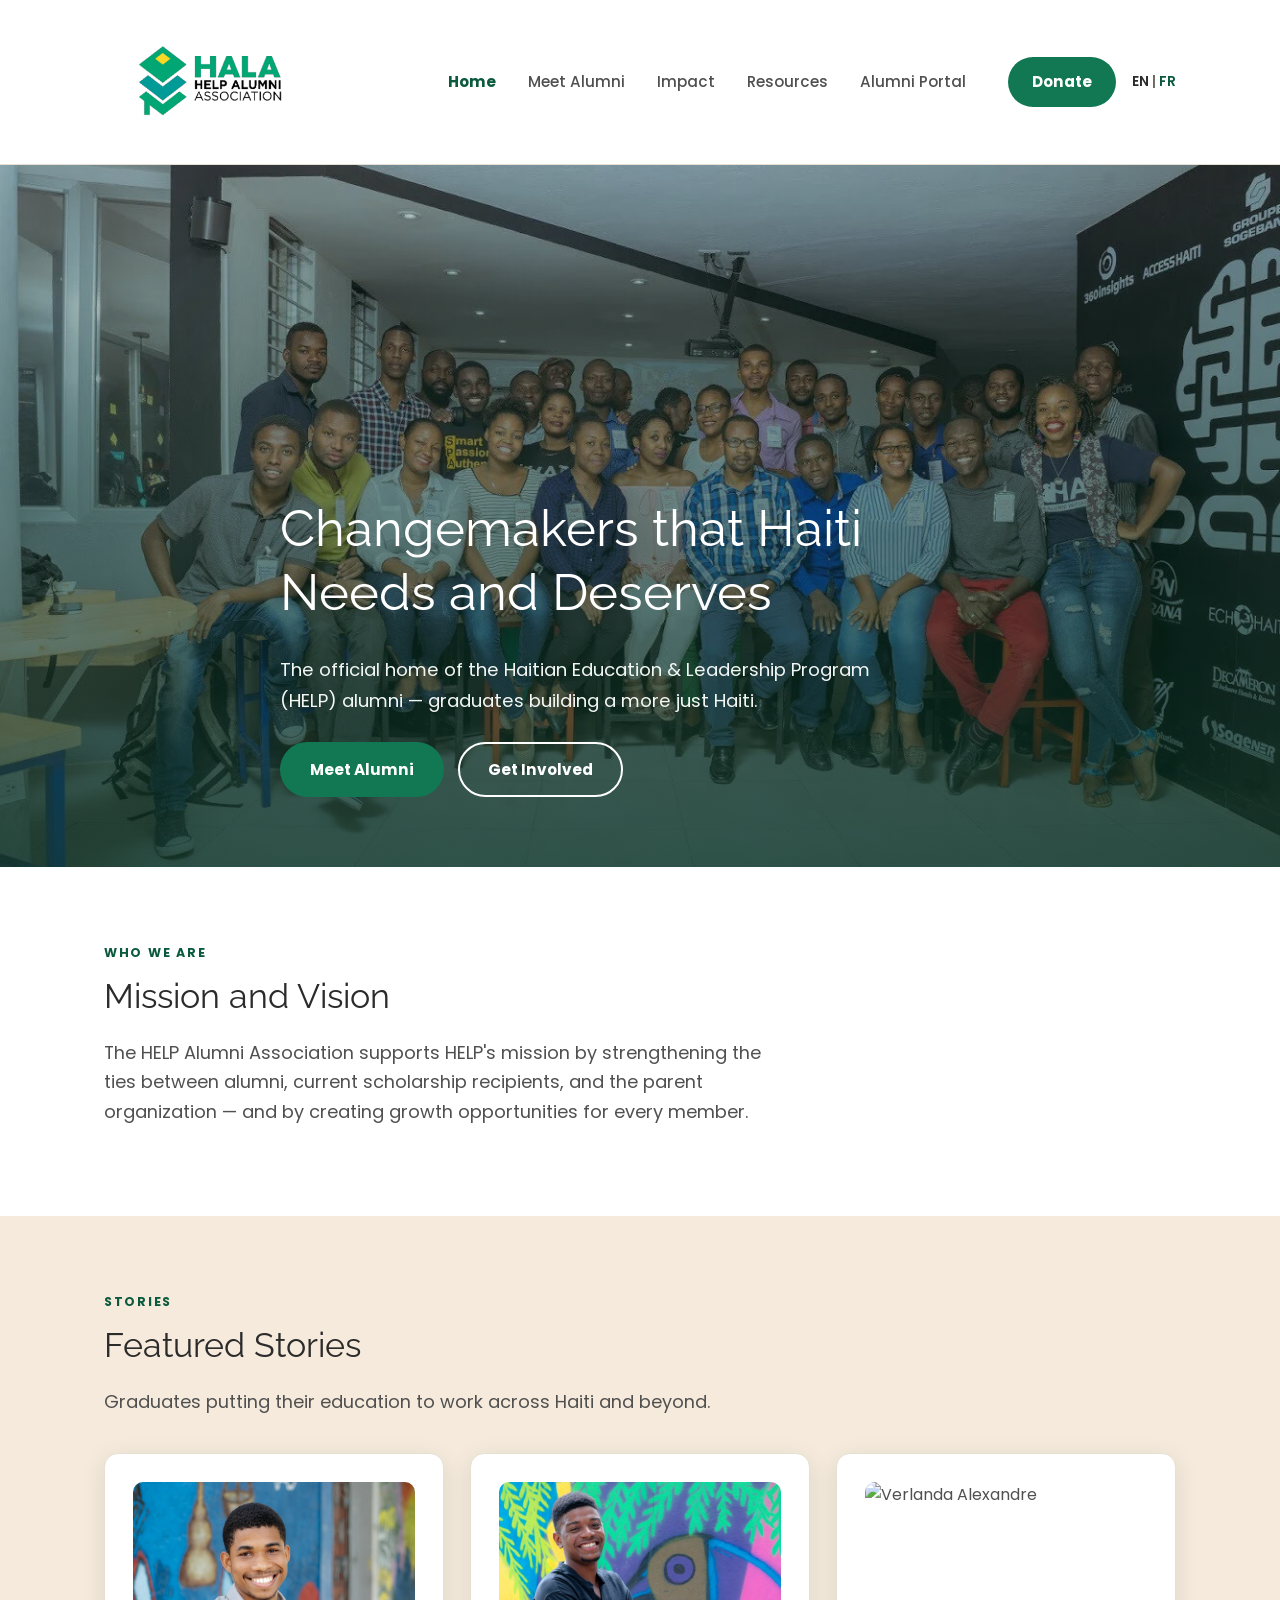
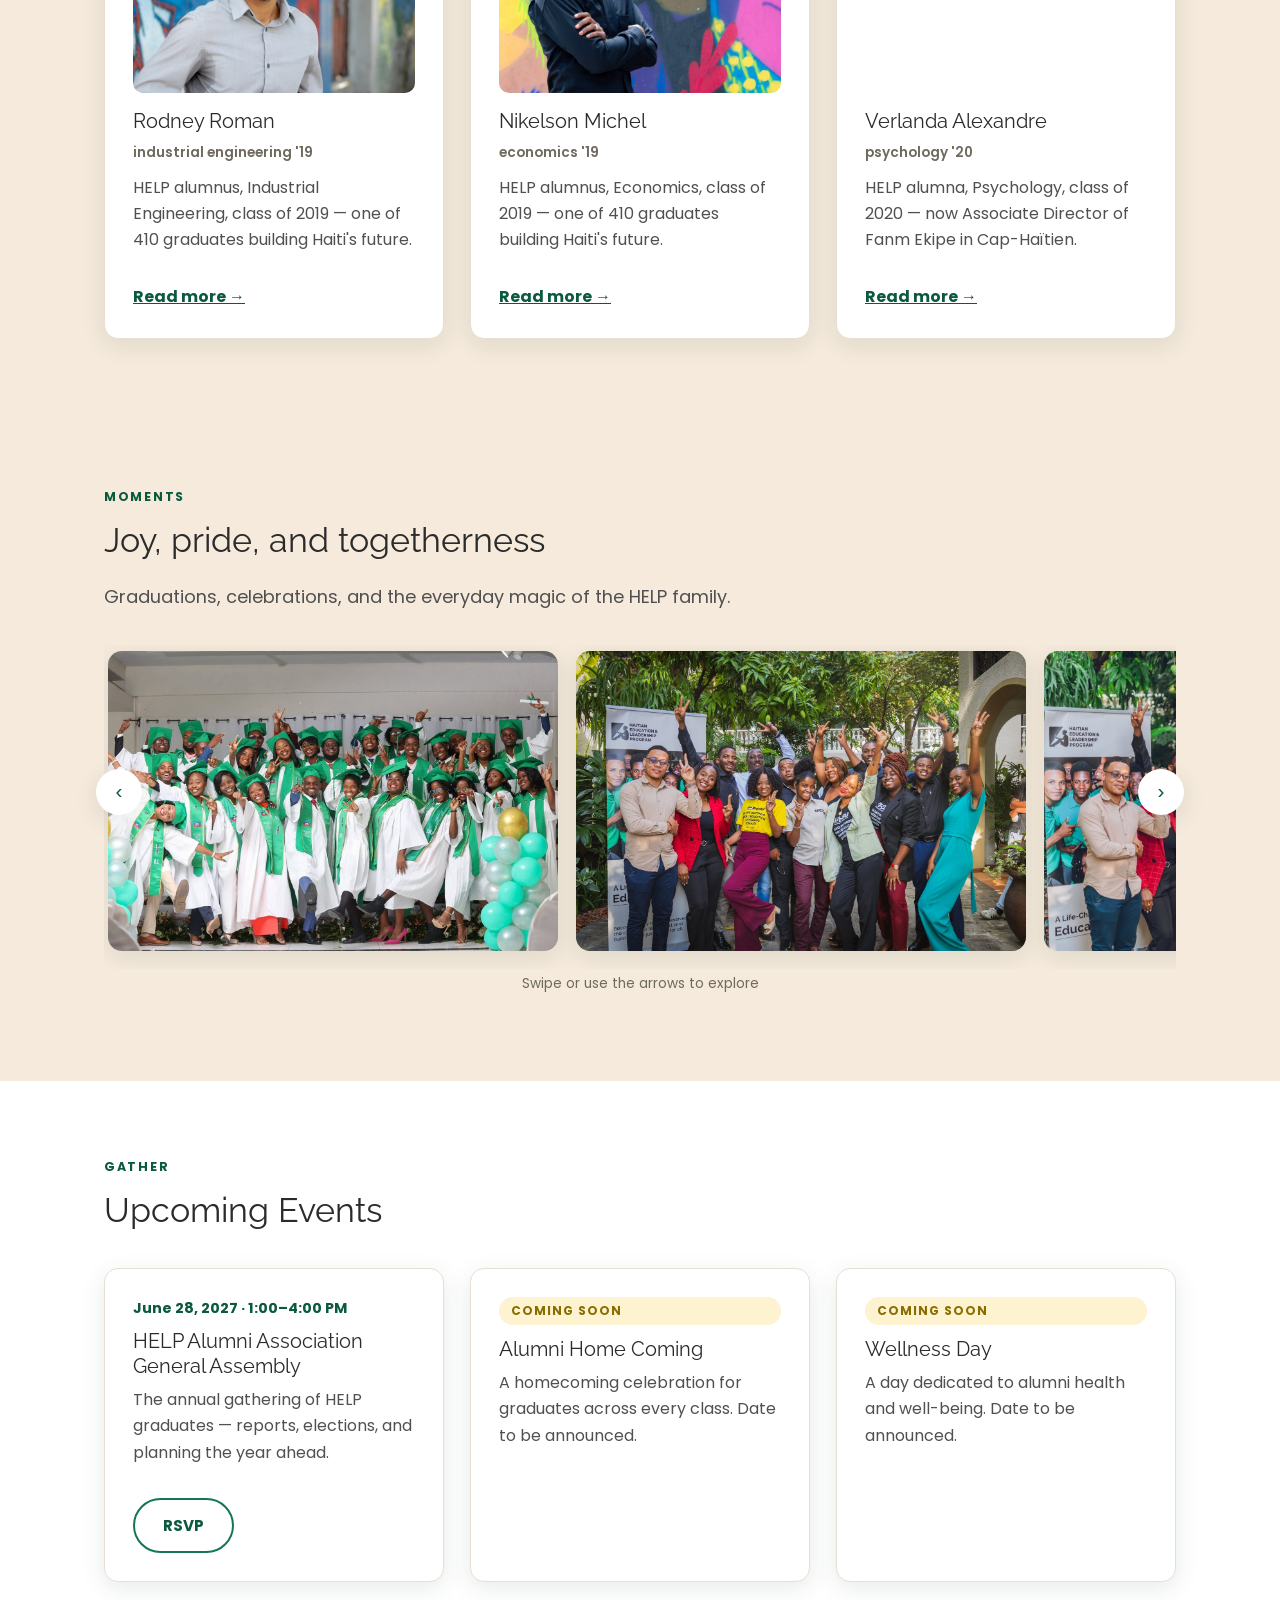
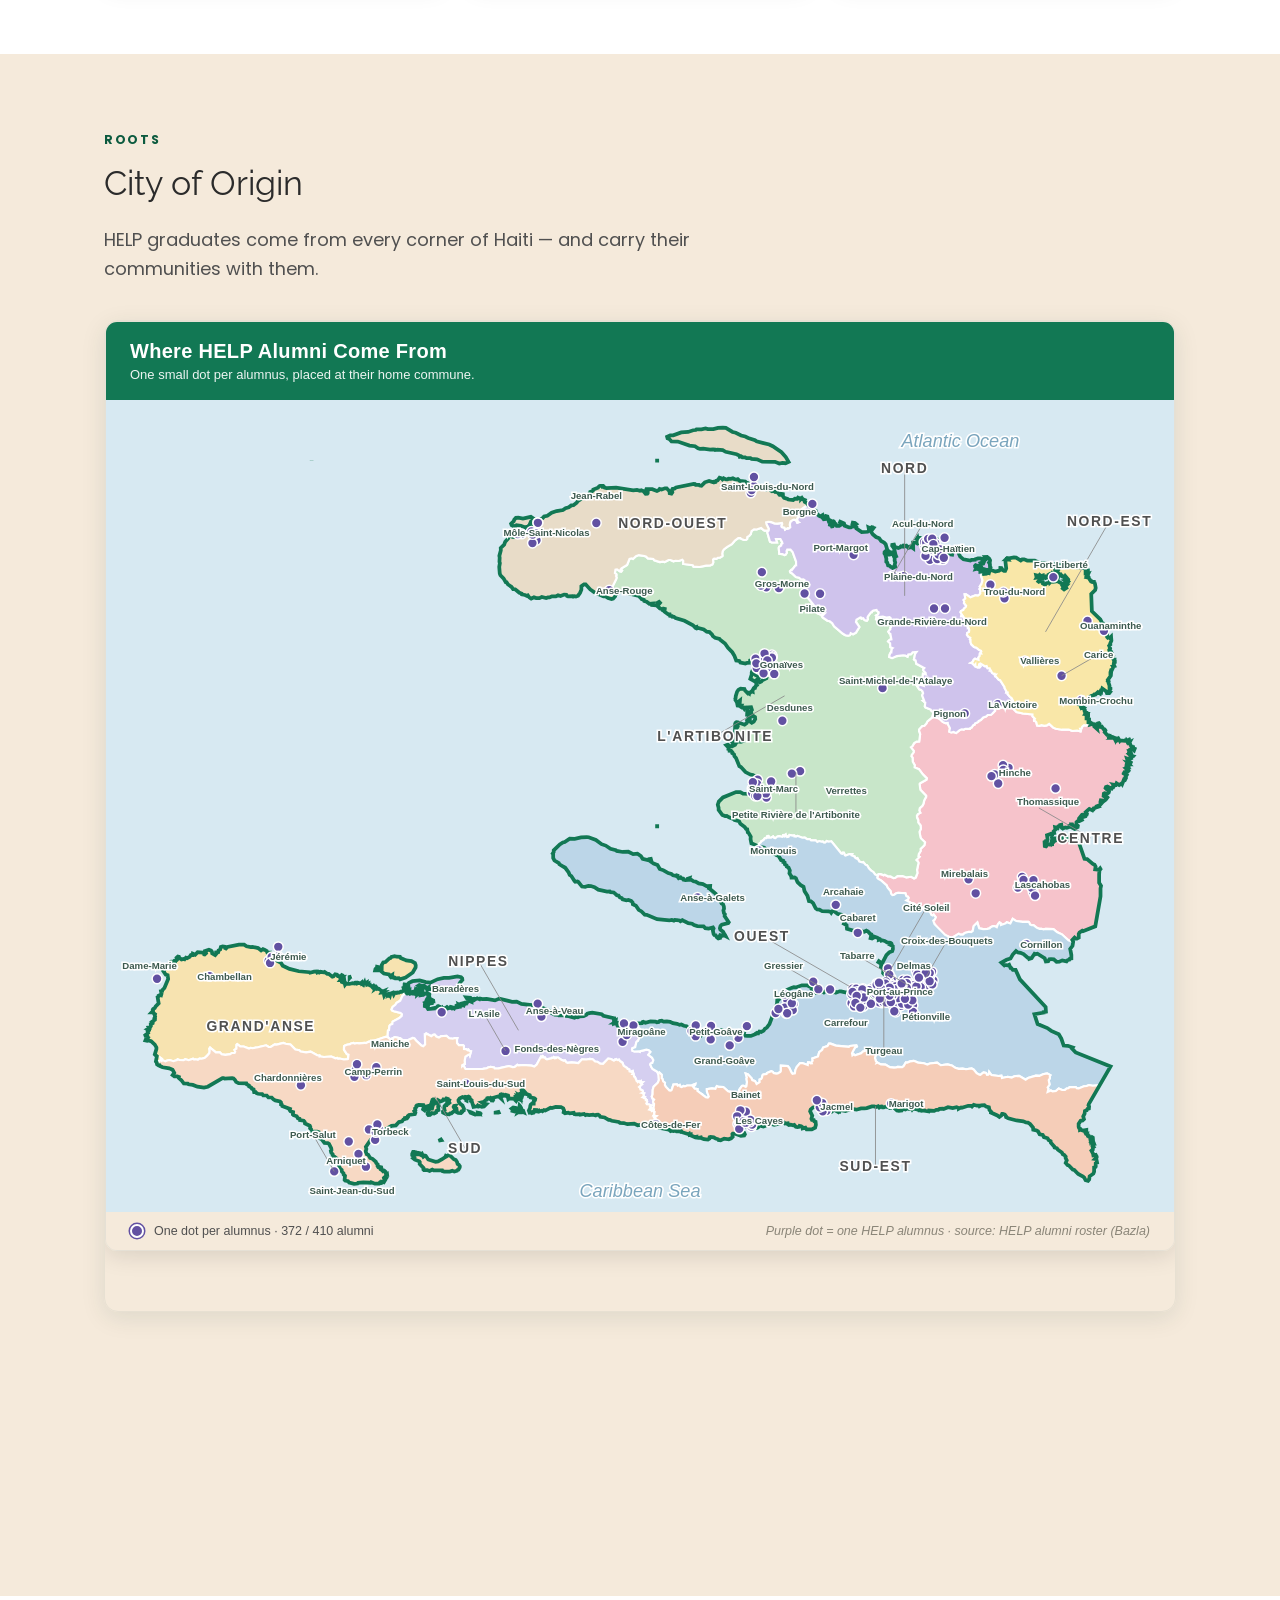
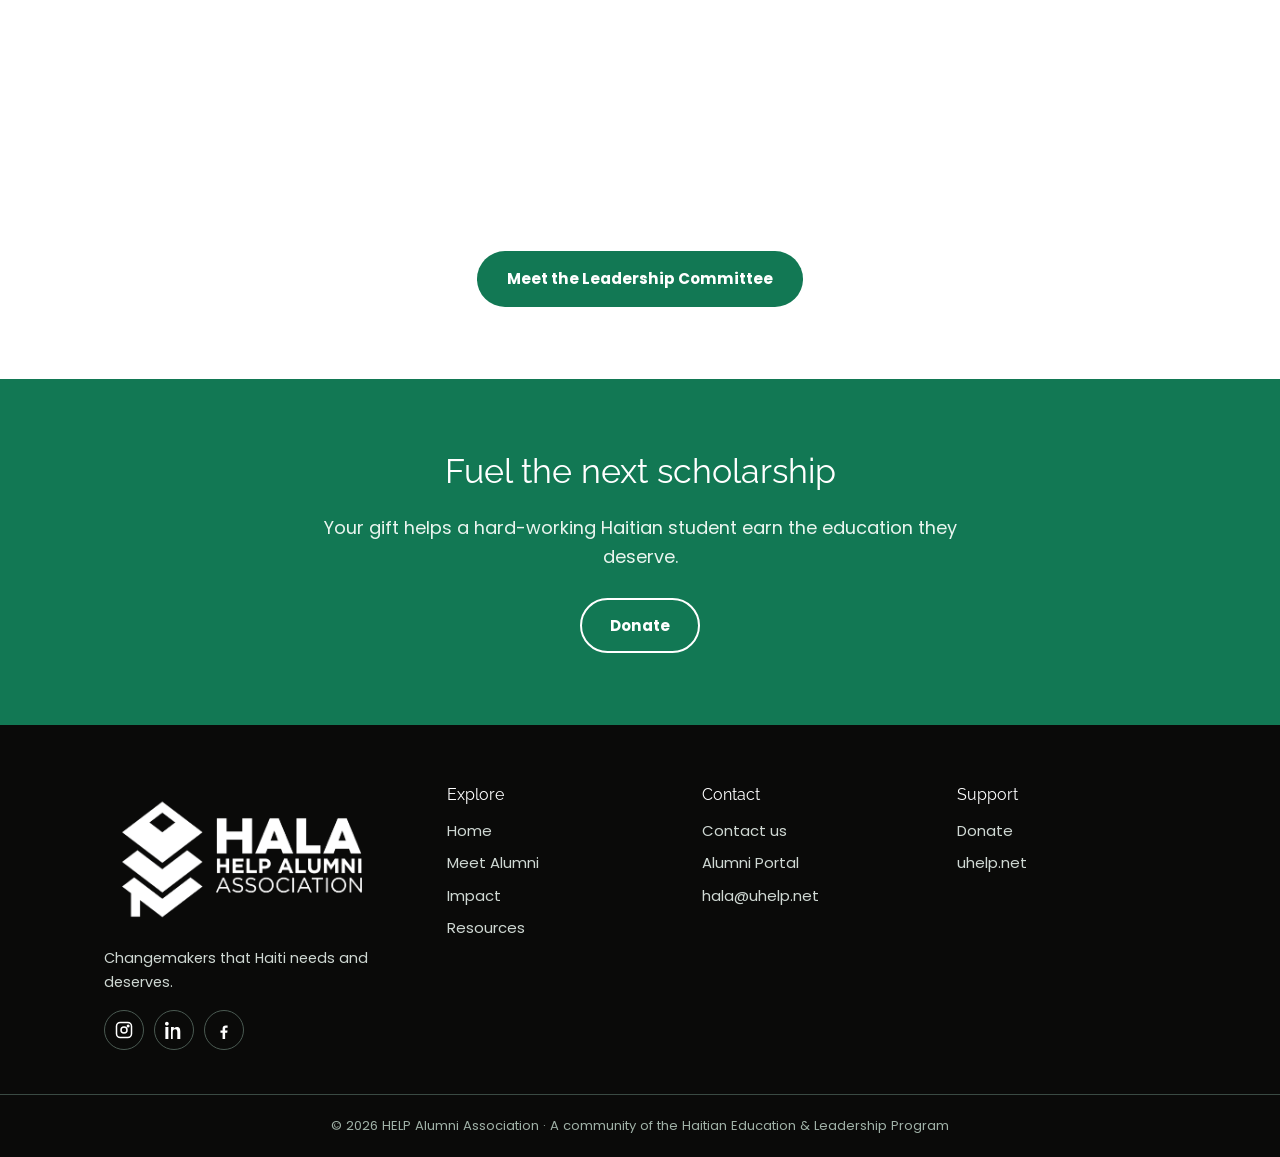
==== commit d2fe9b1a: "publish site update" ====
--- a/index.html
+++ b/index.html
@@ -8,7 +8,7 @@
 <link rel="preconnect" href="https://fonts.googleapis.com">
 <link rel="preconnect" href="https://fonts.gstatic.com" crossorigin>
 <link href="https://fonts.googleapis.com/css2?family=Poppins:ital,wght@0,400;0,500;0,600;0,700;1,400&family=Raleway:wght@300;400;500;600&display=swap" rel="stylesheet">
-<link rel="stylesheet" href="css/style.css?v=9">
+<link rel="stylesheet" href="css/style.css?v=11">
 </head>
 <body>
 
--- a/css/style.css
+++ b/css/style.css
@@ -296,7 +296,17 @@
 .to-top:hover { background: var(--palm-dark); }
 
 .card-top { display: flex; align-items: center; gap: 12px; margin-bottom: 14px; }
-.card-top .tag { flex: 1; }
+.card-top .tag { flex: 1; margin-bottom: 0; }
 .card-icon { width: 40px; height: 40px; flex: none; border-radius: 12px; background: var(--beige);
   display: flex; align-items: center; justify-content: center; color: var(--palm); }
 .card-icon svg { width: 22px; height: 22px; }
+
+.update-banner { display: flex; align-items: center; gap: 18px; margin-top: 28px; padding: 22px 26px;
+  background: #fff; border-radius: 18px; box-shadow: 0 8px 28px rgba(0,79,130,.12); max-width: 720px; }
+.update-banner-icon { width: 52px; height: 52px; flex: none; border-radius: 14px; background: var(--beige);
+  display: flex; align-items: center; justify-content: center; color: var(--palm); }
+.update-banner-icon svg { width: 28px; height: 28px; }
+.update-banner-text { flex: 1; display: flex; flex-direction: column; gap: 4px; }
+.update-banner-text strong { font-size: 1.05rem; color: var(--ink); }
+.update-banner-text span { font-size: .92rem; color: var(--muted, #5a6b73); }
+@media (max-width: 640px) { .update-banner { flex-direction: column; text-align: center; } }
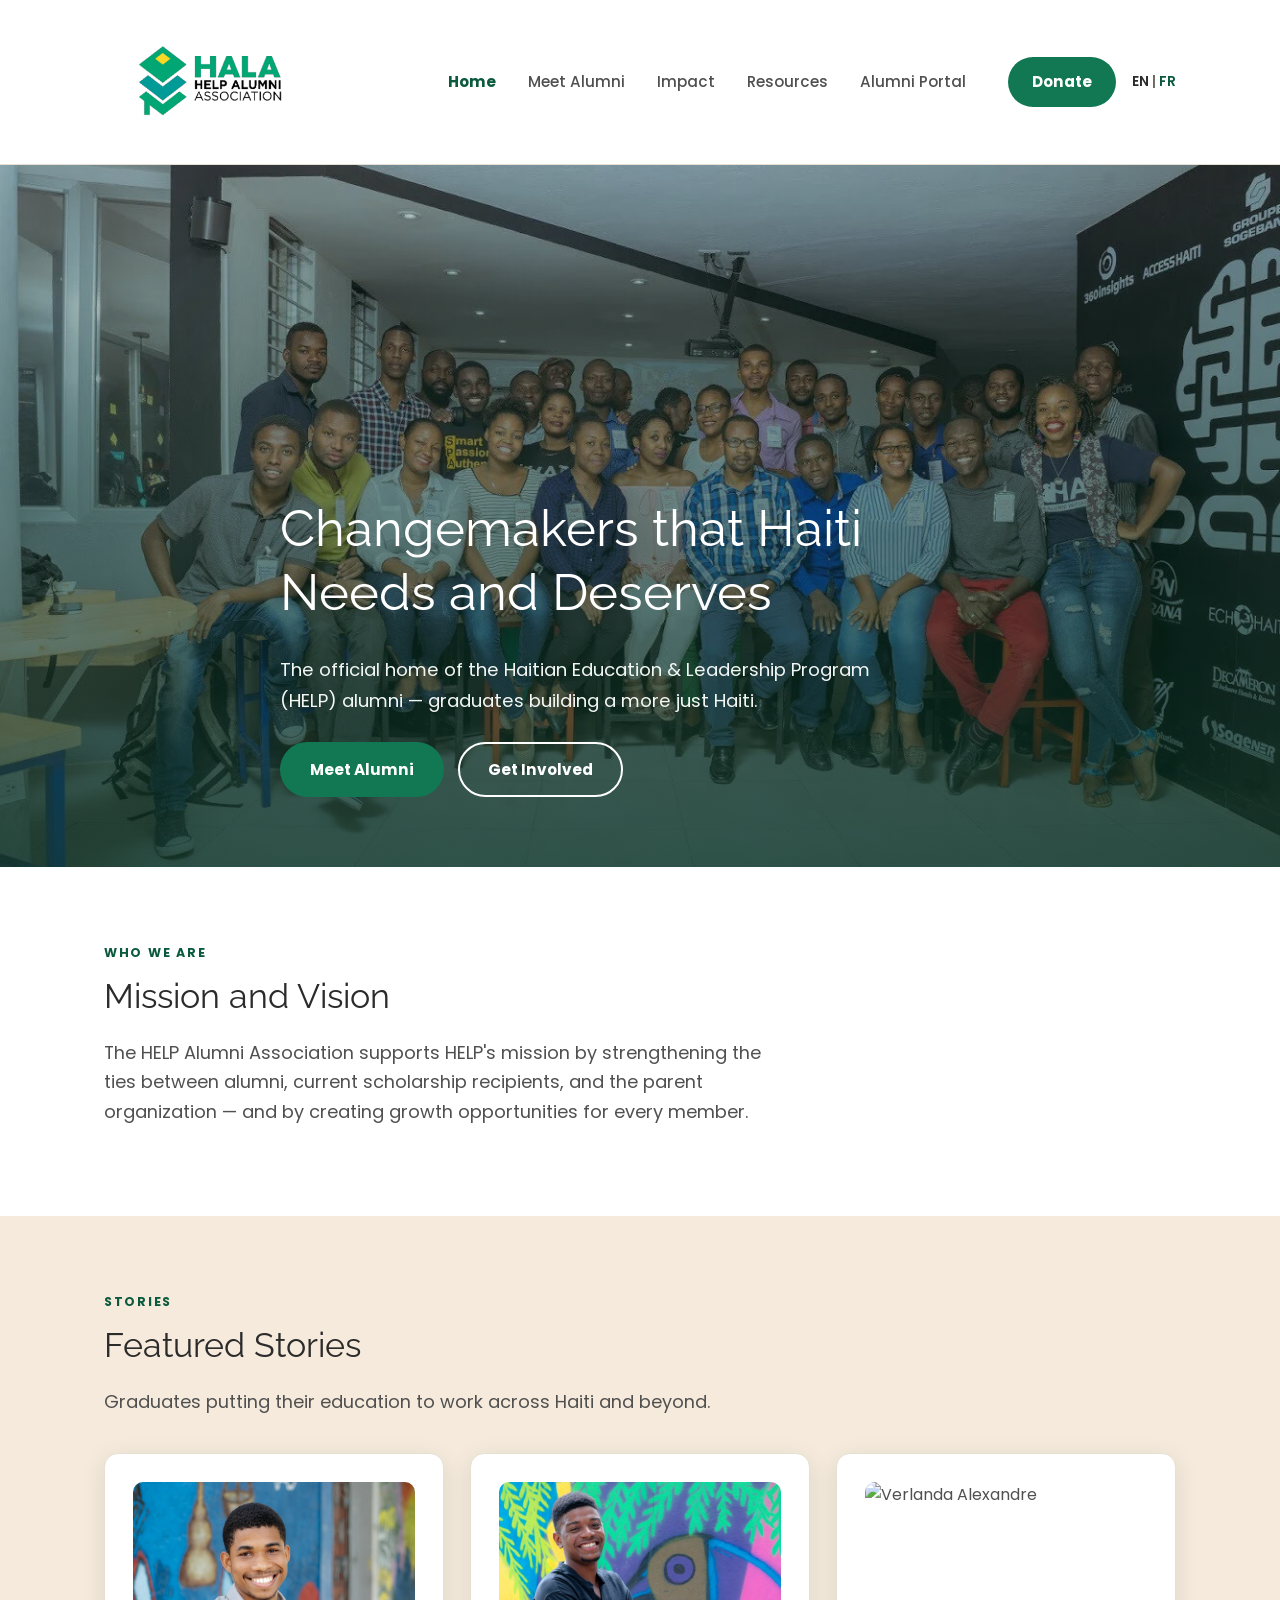
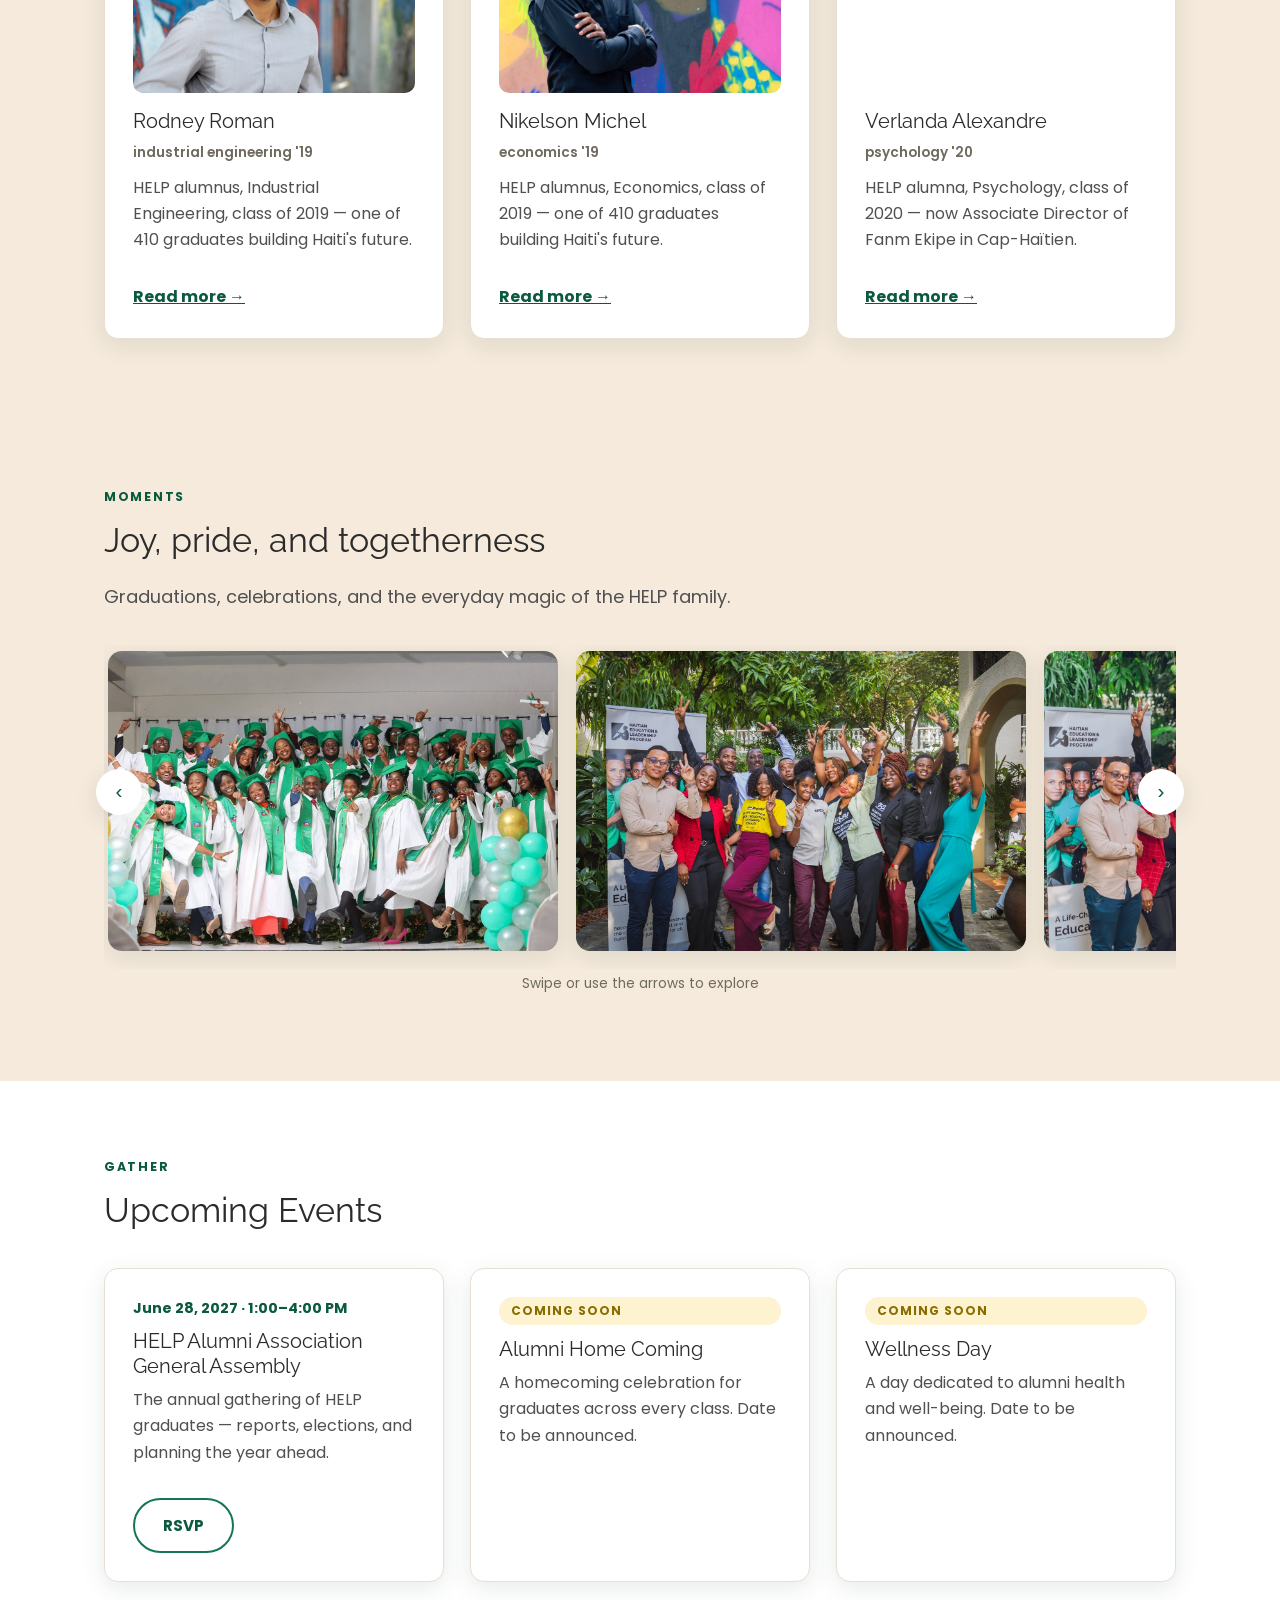
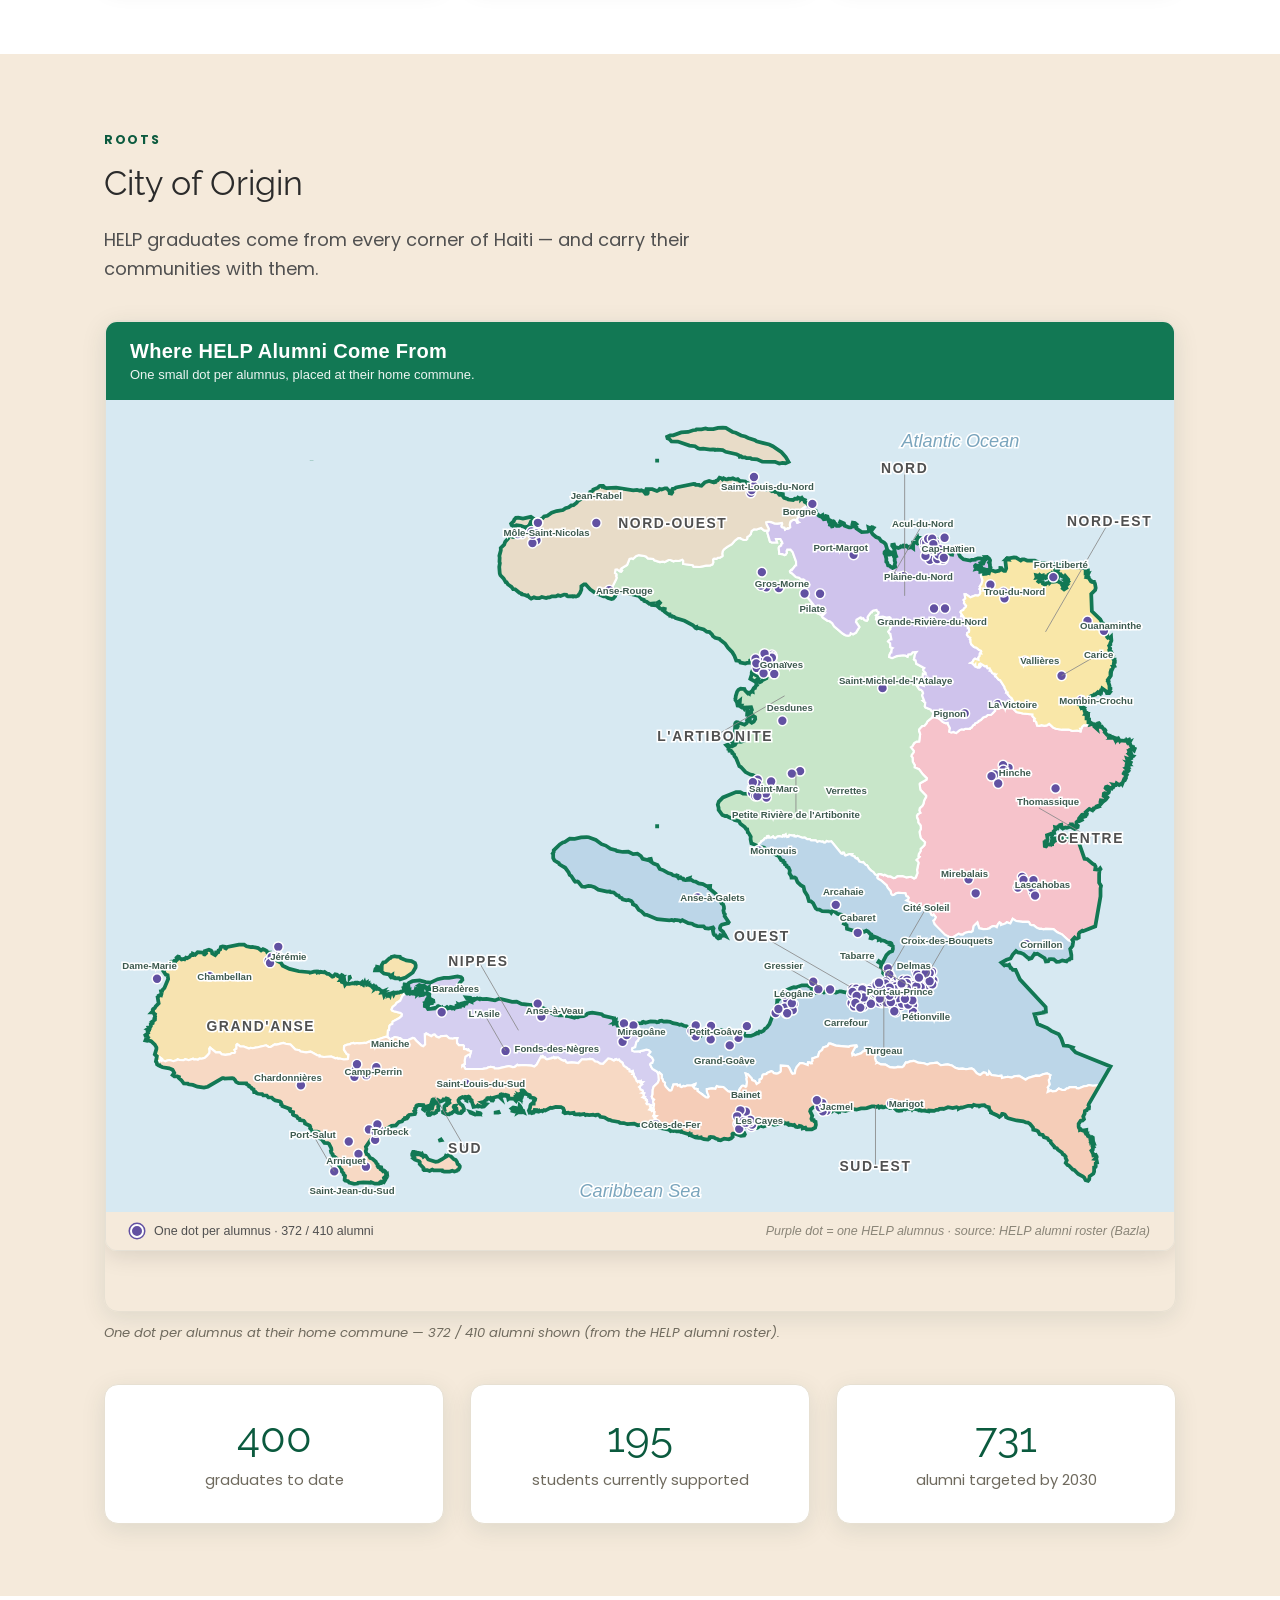
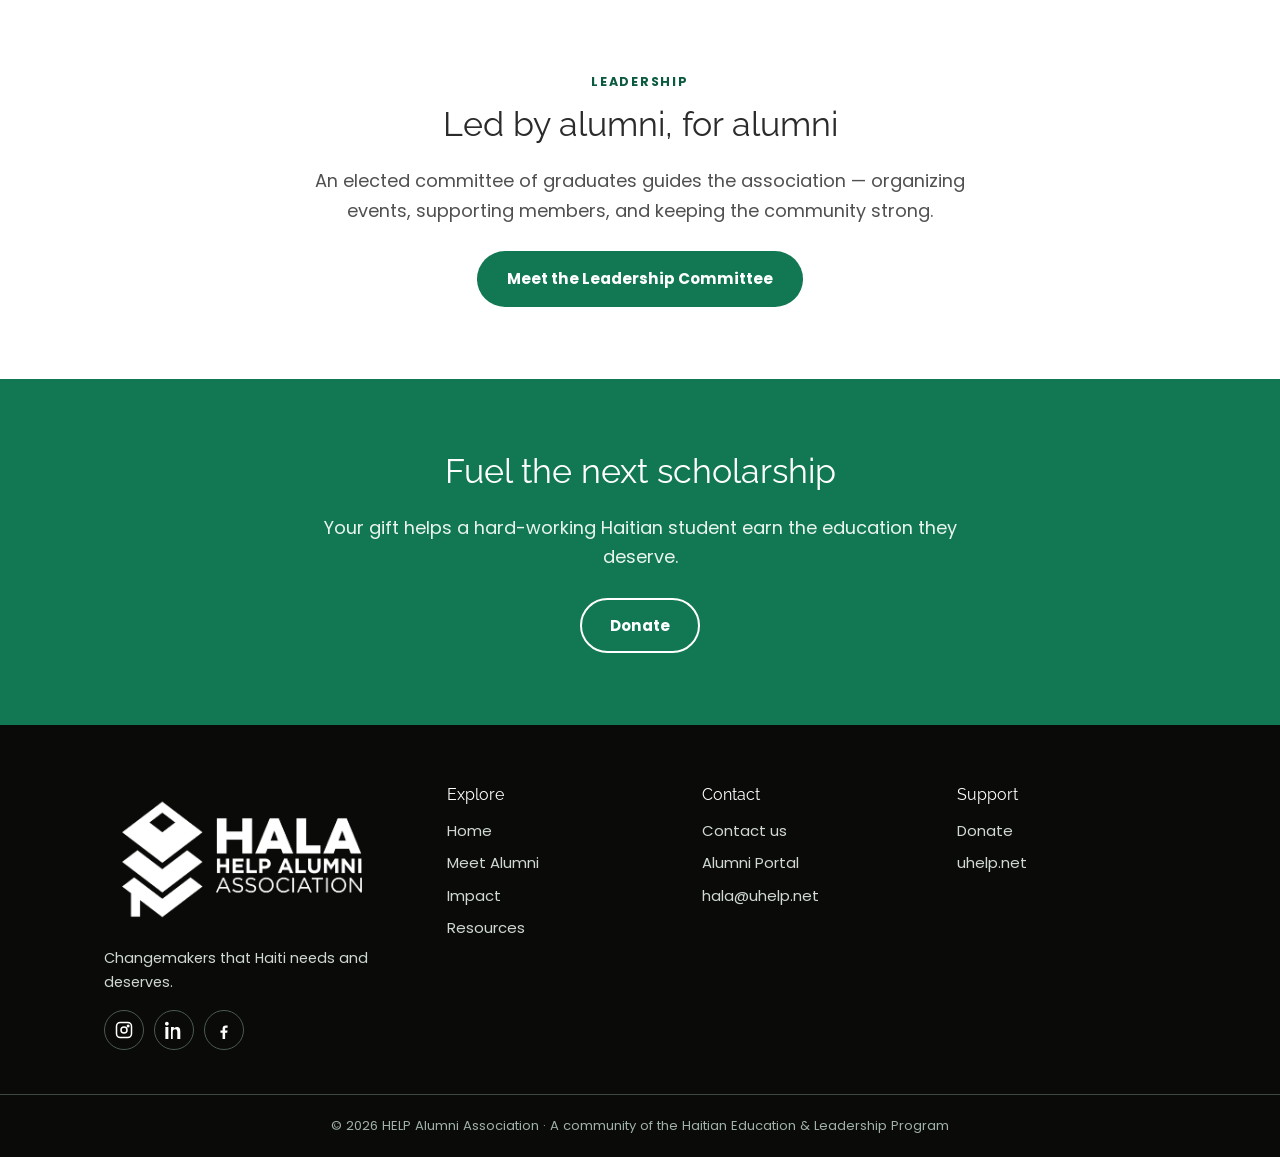
==== commit 94640b62: "publish site update" ====
--- a/index.html
+++ b/index.html
@@ -8,7 +8,7 @@
 <link rel="preconnect" href="https://fonts.googleapis.com">
 <link rel="preconnect" href="https://fonts.gstatic.com" crossorigin>
 <link href="https://fonts.googleapis.com/css2?family=Poppins:ital,wght@0,400;0,500;0,600;0,700;1,400&family=Raleway:wght@300;400;500;600&display=swap" rel="stylesheet">
-<link rel="stylesheet" href="css/style.css?v=11">
+<link rel="stylesheet" href="css/style.css?v=13">
 </head>
 <body>
 
--- a/css/style.css
+++ b/css/style.css
@@ -309,4 +309,9 @@
 .update-banner-text { flex: 1; display: flex; flex-direction: column; gap: 4px; }
 .update-banner-text strong { font-size: 1.05rem; color: var(--ink); }
 .update-banner-text span { font-size: .92rem; color: var(--muted, #5a6b73); }
-@media (max-width: 640px) { .update-banner { flex-direction: column; text-align: center; } }+@media (max-width: 640px) { .update-banner { flex-direction: column; text-align: center; } }
+.stat .num .pct { font-family: -apple-system, 'Segoe UI', system-ui, sans-serif; }
+
+.stats-band-4 { display: grid; grid-template-columns: repeat(4, 1fr); gap: 26px; margin-top: 40px; }
+@media (max-width: 900px) { .stats-band-4 { grid-template-columns: repeat(2, 1fr); } }
+@media (max-width: 640px) { .stats-band-4 { grid-template-columns: 1fr; } }
